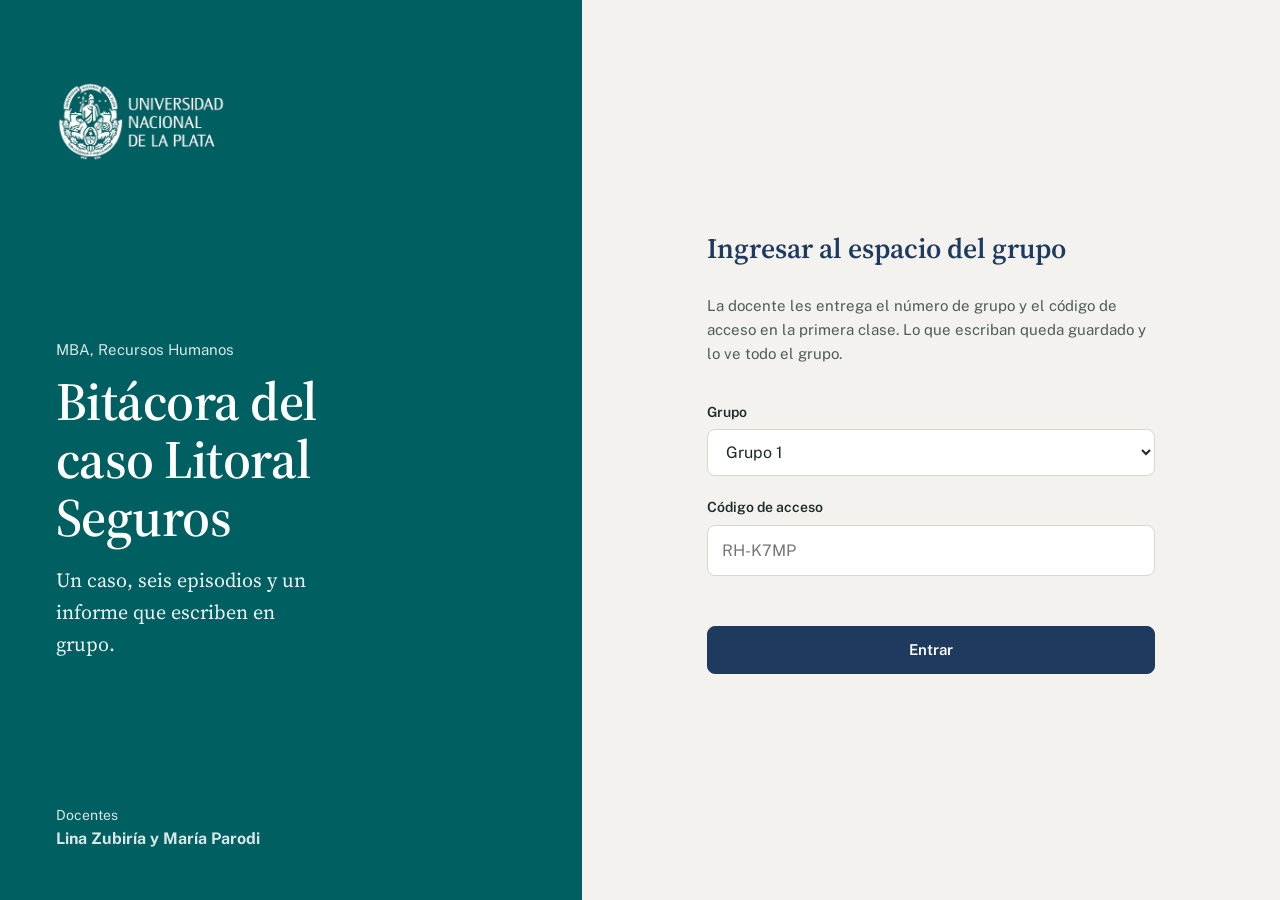
==== index.html @ c52c17a2 "Add files via upload" ====
<!DOCTYPE html>
<html lang="es">
<head>
<meta charset="utf-8">
<meta name="viewport" content="width=device-width, initial-scale=1">
<title>Bitácora del caso Litoral Seguros · MBA UNLP</title>
<link rel="icon" href="[data-uri]">
<link rel="preconnect" href="https://fonts.googleapis.com">
<link rel="preconnect" href="https://fonts.gstatic.com" crossorigin>
<link href="https://fonts.googleapis.com/css2?family=Public+Sans:wght@400;500;600;700&family=Source+Serif+4:opsz,wght@8..60,400;8..60,600&display=swap" rel="stylesheet">
<style>
:root{
  --pet:#005F61; --pet-d:#00484A; --azul:#1F3A5F; --salvia:#7FA8A2; --salvia-l:#E1EBE8;
  --papel:#F4F2EE; --blanco:#FFFFFF; --tinta:#1C2B2A; --sub:#4E5C59; --muted:#7E8A87;
  --linea:#D9D6CE; --error:#A23B2A; --aviso:#7A5300; --aviso-bg:#FBF1DA;
  --serif:'Source Serif 4', Georgia, 'Times New Roman', serif;
  --sans:'Public Sans', 'Segoe UI', Roboto, Helvetica, Arial, sans-serif;
}
*{box-sizing:border-box}
html{-webkit-text-size-adjust:100%}
body{margin:0;background:var(--papel);color:var(--tinta);font-family:var(--sans);font-size:16px;line-height:1.6}
button,input,select,textarea{font:inherit;color:inherit}
button{cursor:pointer}
:focus-visible{outline:3px solid var(--salvia);outline-offset:2px}
.sr{position:absolute;width:1px;height:1px;overflow:hidden;clip:rect(0 0 0 0);white-space:nowrap}

.btn{display:inline-flex;align-items:center;justify-content:center;gap:8px;border:1px solid var(--linea);background:var(--blanco);color:var(--tinta);border-radius:8px;padding:10px 18px;font-weight:600;font-size:15px;line-height:1.3;text-decoration:none}
.btn:hover{border-color:var(--salvia)}
.btn.primario{background:var(--azul);border-color:var(--azul);color:#fff}
.btn.primario:hover{background:#17304F}
.btn.pet{background:var(--pet);border-color:var(--pet);color:#fff}
.btn[disabled]{opacity:.6;cursor:wait}
.link{background:none;border:0;padding:0;color:var(--pet);font-weight:600;text-decoration:underline;text-underline-offset:3px}
.input{width:100%;padding:12px 14px;border:1px solid var(--linea);border-radius:8px;background:var(--blanco)}
.input:focus{outline:none;border-color:var(--pet);box-shadow:0 0 0 3px rgba(0,95,97,.15)}
.error{color:var(--error);font-size:14px;min-height:22px;margin:10px 0 0}
.ayuda{color:var(--sub);font-size:15px}

/* Ingreso */
.login{min-height:100vh;display:grid;grid-template-columns:minmax(0,5fr) minmax(0,6fr)}
.login-marca{background:var(--pet);color:#fff;padding:48px 56px;display:flex;flex-direction:column;justify-content:space-between;gap:40px}
.login-logo{width:170px;height:auto;display:block}
.login-materia{margin:0;font-size:15px;opacity:.85}
.login-marca h1{font-family:var(--serif);font-weight:600;font-size:clamp(34px,4.2vw,54px);line-height:1.08;margin:10px 0 18px;max-width:12ch;letter-spacing:-.01em}
.login-bajada{font-family:var(--serif);font-size:20px;margin:0;opacity:.92;max-width:26ch}
.login-docentes{font-size:14px;margin:0;opacity:.85}
.login-docentes strong{display:block;font-size:16px;opacity:1}
.login-form{display:flex;flex-direction:column;justify-content:center;padding:48px 56px;width:100%;max-width:560px;margin:0 auto}
.login-form h2{font-family:var(--serif);font-size:28px;color:var(--azul);margin:0 0 8px;font-weight:600}
.login-form label{display:block;font-weight:600;font-size:14px;margin:20px 0 6px}
.login-form .btn{margin-top:18px;width:100%;padding:13px}
.cargando{min-height:100vh;display:grid;place-items:center;color:var(--sub)}

/* Quién escribe */
.quien{min-height:100vh;display:grid;place-items:center;padding:24px}
.quien-caja{background:var(--blanco);border:1px solid var(--linea);border-radius:14px;max-width:560px;width:100%;padding:36px}
.quien-caja h1{font-family:var(--serif);color:var(--azul);font-size:30px;margin:0 0 4px;font-weight:600}
.quien-lista{display:flex;flex-wrap:wrap;gap:10px;margin:18px 0 8px}
.quien-lista .btn{font-weight:500}
.quien-nuevo{border-top:1px solid var(--linea);margin-top:22px;padding-top:18px}
.quien-nuevo label{font-weight:600;font-size:15px;display:block;margin-bottom:8px}
.fila{display:flex;gap:10px}
.fila .input{flex:1}

/* Barra */
.barra{position:sticky;top:0;z-index:20;background:var(--pet);color:#fff}
.barra-in{display:flex;align-items:center;gap:18px;padding:10px 28px;max-width:1240px;margin:0 auto}
.barra-logo{height:50px;width:auto;display:block}
.barra-titulo{flex:1;min-width:0;line-height:1.25}
.barra-titulo strong{display:block;font-family:var(--serif);font-size:19px;font-weight:600;white-space:nowrap;overflow:hidden;text-overflow:ellipsis}
.barra-titulo span{font-size:13px;opacity:.85}
.barra-der{display:flex;align-items:center;gap:14px}
.estado{font-size:13px;display:inline-flex;align-items:center;gap:7px;white-space:nowrap}
.estado::before{content:'';width:9px;height:9px;border-radius:50%;background:#9FD8C9;flex:0 0 9px}
.estado[data-e="pending"]::before,.estado[data-e="saving"]::before{background:#F2C14E}
.estado[data-e="offline"]::before,.estado[data-e="conflicto"]::before{background:#F28B6B}
.chip-grupo{background:rgba(255,255,255,.12);border:1px solid rgba(255,255,255,.3);color:#fff;border-radius:8px;padding:7px 12px;font-size:14px;font-weight:600;text-align:left;line-height:1.25}
.chip-grupo small{display:block;font-weight:400;opacity:.85;font-size:12px}
.chip-grupo:hover{background:rgba(255,255,255,.2)}
.menu{position:relative}
.menu summary{list-style:none;cursor:pointer;width:38px;height:38px;border-radius:8px;display:grid;place-items:center;border:1px solid rgba(255,255,255,.3)}
.menu summary::-webkit-details-marker{display:none}
.menu summary:hover{background:rgba(255,255,255,.12)}
.menu-panel{position:absolute;right:0;top:46px;background:var(--blanco);color:var(--tinta);border:1px solid var(--linea);border-radius:10px;min-width:250px;padding:6px;box-shadow:0 10px 30px rgba(0,40,40,.18)}
.menu-panel button{display:block;width:100%;text-align:left;background:none;border:0;padding:10px 12px;border-radius:6px;font-size:15px}
.menu-panel button:hover{background:var(--papel)}
.menu-panel hr{border:0;border-top:1px solid var(--linea);margin:6px 0}
.menu-panel .quien-soy{font-size:13px;color:var(--sub);padding:8px 12px 4px}

/* Sendero */
.sendero{background:var(--pet-d);overflow-x:auto;scrollbar-width:thin}
.sendero-in{display:flex;max-width:1240px;margin:0 auto;padding:10px 20px 8px;min-width:760px}
.parada{flex:1 1 0;background:none;border:0;color:#fff;display:flex;flex-direction:column;align-items:center;gap:5px;position:relative;padding:4px 2px}
.parada::before{content:'';position:absolute;top:21px;right:50%;width:100%;height:2px;background:rgba(255,255,255,.22)}
.parada:first-child::before{display:none}
.parada.hecha::before,.parada.actual::before{background:rgba(255,255,255,.55)}
.parada .c{width:32px;height:32px;border-radius:50%;display:grid;place-items:center;font-weight:700;font-size:13px;position:relative;z-index:1;border:2px solid rgba(255,255,255,.55);background:var(--pet-d)}
.parada .c svg{width:15px;height:15px}
.parada.hecha .c{background:#fff;color:var(--pet);border-color:#fff}
.parada.actual .c{background:var(--papel);color:var(--azul);border-color:var(--papel);box-shadow:0 0 0 4px rgba(255,255,255,.28)}
.parada.bloq .c{border-style:dashed;border-color:rgba(255,255,255,.35);color:rgba(255,255,255,.6)}
.parada .l{font-size:12px;line-height:1.2;opacity:.8;white-space:nowrap}
.parada.actual .l{opacity:1;font-weight:700}
.parada.bloq .l{opacity:.55}
.parada:hover .c{border-color:#fff}

/* Contenido */
.contenido{max-width:880px;margin:0 auto;padding:44px 28px 96px}
.etapa-num{color:var(--pet);font-weight:600;font-size:15px;margin:0}
.etapa h1{font-family:var(--serif);font-size:clamp(30px,4.2vw,44px);line-height:1.12;margin:6px 0 30px;font-weight:600;color:var(--azul);letter-spacing:-.01em}
.intro{font-size:17px;color:var(--sub);margin:-12px 0 30px;max-width:68ch}
.expediente{margin:0 0 30px}
.expediente-pestana{display:inline-flex;align-items:baseline;gap:8px;background:var(--pet);color:#fff;font-weight:600;font-size:14px;padding:7px 16px 6px;border-radius:9px 9px 0 0}
.expediente-pestana span{font-family:var(--serif);font-size:20px;line-height:1}
.expediente-cuerpo{background:var(--blanco);border:1px solid var(--linea);border-top:3px solid var(--pet);border-radius:0 12px 12px 12px;padding:30px 36px 18px;font-family:var(--serif);font-size:18.5px;line-height:1.72}
.expediente-cuerpo p{margin:0 0 1em;max-width:66ch}
.expediente-cuerpo ul{margin:0 0 1em;padding-left:1.2em;max-width:66ch}
.expediente-cuerpo li{margin:0 0 .7em}
.conceptos{background:var(--salvia-l);border-radius:12px;margin:0 0 44px}
.conceptos summary{padding:16px 22px;font-weight:600;cursor:pointer;color:var(--pet-d);display:flex;justify-content:space-between;align-items:center;list-style:none}
.conceptos summary::-webkit-details-marker{display:none}
.conceptos summary::after{content:'+';font-size:22px;font-weight:400;line-height:1}
.conceptos[open] summary::after{content:'–'}
.conceptos .cuerpo{padding:2px 22px 18px}
.conceptos h3{font-size:16px;margin:14px 0 4px;color:var(--azul)}
.conceptos p{margin:0 0 6px;font-size:15.5px;max-width:72ch}
.bloque{margin:0 0 44px}
.bloque > h2{font-family:var(--serif);font-size:26px;color:var(--azul);margin:0 0 6px;font-weight:600}
.bloque > .ayuda{margin:0 0 10px}
.campo{margin:22px 0 30px}
.campo > label{display:flex;gap:12px;font-size:16.5px;font-weight:600;line-height:1.45;margin:0 0 10px}
.campo-num{flex:0 0 28px;height:28px;border-radius:50%;background:var(--azul);color:#fff;display:grid;place-items:center;font-size:13px;margin-top:-1px}
.campo textarea{display:block;width:100%;min-height:110px;border:1px solid var(--linea);border-radius:9px;background:var(--blanco);padding:14px 16px;line-height:1.6;resize:vertical;overflow:hidden}
.campo textarea.corto{min-height:50px}
.campo textarea:focus{border-color:var(--pet);outline:none;box-shadow:0 0 0 3px rgba(0,95,97,.15)}
.campo textarea[readonly]{background:#F7F6F2;color:var(--sub)}
.campo textarea::placeholder{color:#A3ACA9}
.meta{font-size:13px;color:var(--muted);margin-top:6px;min-height:20px}
.meta.aviso{color:var(--aviso);background:var(--aviso-bg);border-radius:6px;padding:6px 10px}
.entrevista{background:var(--blanco);border:1px dashed var(--salvia);border-radius:12px;padding:22px 24px 4px;margin:0 0 44px}
.entrevista h2{font-family:var(--serif);font-size:22px;color:var(--azul);margin:0;font-weight:600}
.seccion-informe{border-top:1px solid var(--linea);padding-top:22px;margin-top:10px}
.seccion-cab{display:flex;justify-content:space-between;align-items:flex-start;gap:16px;flex-wrap:wrap}
.seccion-cab h2{font-family:var(--serif);font-size:23px;color:var(--azul);margin:0;font-weight:600}
.seccion-cab .btn{font-size:14px;padding:8px 14px;font-weight:500}
.seccion-informe .campo{margin-top:12px}
.exportar{background:var(--blanco);border:1px solid var(--linea);border-radius:12px;padding:22px 24px;margin:20px 0 0}
.exportar h2{font-family:var(--serif);font-size:22px;color:var(--azul);margin:0 0 6px;font-weight:600}
.exportar .acciones{display:flex;gap:12px;flex-wrap:wrap;margin-top:14px}
.persona{background:var(--blanco);border:1px solid var(--linea);border-radius:12px;padding:22px 24px 2px;margin:0 0 18px}
.persona.mia{border-color:var(--pet);border-width:2px}
.persona h3{margin:0;font-size:19px;font-family:var(--serif);color:var(--azul);display:flex;gap:10px;align-items:baseline;flex-wrap:wrap}
.persona h3 small{font-family:var(--sans);font-size:13px;color:var(--pet);font-weight:600}
.persona .campo > label{font-size:15.5px}
.nav-etapas{display:flex;justify-content:space-between;gap:12px;margin-top:48px;padding-top:26px;border-top:1px solid var(--linea);flex-wrap:wrap}

/* Modales y avisos */
.modal-fondo{position:fixed;inset:0;background:rgba(15,32,32,.55);display:flex;align-items:center;justify-content:center;padding:20px;z-index:60}
.modal{background:var(--blanco);border-radius:14px;max-width:580px;width:100%;max-height:90vh;overflow:auto;padding:30px 30px 26px;position:relative}
.modal h2{font-family:var(--serif);color:var(--azul);margin:0 0 8px;font-size:25px;font-weight:600;padding-right:30px}
.modal .cerrar{position:absolute;top:14px;right:14px;width:36px;height:36px;border-radius:8px;border:0;background:none;font-size:24px;line-height:1;color:var(--sub)}
.modal .cerrar:hover{background:var(--papel)}
.modal .acciones{display:flex;gap:10px;flex-wrap:wrap;margin-top:20px}
.version{background:var(--papel);border-radius:8px;padding:12px 14px;white-space:pre-wrap;font-size:14.5px;max-height:190px;overflow:auto;margin:6px 0 16px;border:1px solid var(--linea)}
.version-tit{font-size:14px;font-weight:600;margin:12px 0 0}
.lista-integ{list-style:none;padding:0;margin:14px 0}
.lista-integ li{display:flex;justify-content:space-between;align-items:center;padding:10px 0;border-bottom:1px solid var(--linea)}
.lista-integ li button{background:none;border:0;color:var(--error);font-size:14px;font-weight:600}
.toast{position:fixed;left:50%;bottom:24px;transform:translateX(-50%);background:var(--azul);color:#fff;padding:12px 18px;border-radius:10px;font-size:15px;z-index:70;max-width:calc(100% - 40px);box-shadow:0 8px 24px rgba(0,0,0,.2)}

@media (max-width:860px){
  .login{grid-template-columns:1fr}
  .login-marca{padding:28px 24px;gap:22px}
  .login-marca h1{max-width:none}
  .login-form{padding:28px 24px 48px}
  .barra-in{padding:8px 14px;gap:10px}
  .barra-logo{height:36px}
  .barra-titulo span{display:none}
  .barra-titulo strong{font-size:16px}
  .estado span{display:none}
  .contenido{padding:30px 18px 80px}
  .expediente-cuerpo{padding:22px 20px 10px;font-size:17px}
  .quien-caja{padding:24px}
}
@media (max-width:560px){
  .barra-titulo{display:none}
  .barra-der{margin-left:auto}
}
@media (prefers-reduced-motion:reduce){*{scroll-behavior:auto!important}}

/* Impresión */
#print{display:none}
@media print{
  @page{size:A4;margin:18mm 17mm}
  body{background:#fff}
  #app,#modal-root,#toast-root{display:none!important}
  #print{display:block;font-family:var(--serif);color:#1C2B2A;font-size:11.5pt;line-height:1.55}
  .p-portada{page-break-after:always}
  .p-banda{background:#005F61;-webkit-print-color-adjust:exact;print-color-adjust:exact;padding:18px 22px;border-radius:6px}
  .p-banda img{height:96px;display:block}
  .p-materia{font-family:var(--sans);font-size:10.5pt;color:#005F61;margin:0 0 4px;padding-top:120px;font-weight:600}
  #print h1{font-size:30pt;line-height:1.1;color:#1F3A5F;margin:0 0 10px;font-weight:600}
  .p-sub{font-size:14pt;color:#4E5C59;margin:0 0 40px}
  .p-datos{font-family:var(--sans);font-size:10.5pt;border-top:1px solid #D9D6CE}
  .p-datos div{display:flex;gap:16px;padding:9px 0;border-bottom:1px solid #D9D6CE}
  .p-datos dt{width:110px;color:#7E8A87;flex:0 0 110px}
  .p-datos dd{margin:0}
  #print h2{font-size:17pt;color:#005F61;margin:26px 0 8px;font-weight:600;page-break-after:avoid}
  #print h3{font-family:var(--sans);font-size:10.5pt;color:#1F3A5F;margin:16px 0 4px;page-break-after:avoid}
  #print p{margin:0 0 8px;orphans:3;widows:3}
  .p-vacio{color:#9AA3A0;font-style:italic}
  .p-salto{page-break-before:always}
  .p-num{font-family:var(--sans);font-size:10pt;color:#005F61;font-weight:600;margin:0}
  .p-persona{border-top:1px solid #D9D6CE;margin-top:14px;padding-top:6px;page-break-inside:avoid}
}
</style>
</head>
<body>
<div id="app"><div class="cargando">Cargando la bitácora…</div></div>
<div id="modal-root"></div>
<div id="toast-root"></div>
<div id="print"></div>

<script>
(function () {
'use strict';

/* ============ Configuración ============ */
var API = 'https://script.google.com/macros/s/AKfycbzDXZAp4azQvqnl51pE0JHRr2KFmON6CN8VuG7_YOvhW8q3SQOJqpxW7ZX6XDrTEix7/exec';
var CANT_GRUPOS = 7;
var LOGO = '[data-uri]';
var DOCENTES = 'Lina Zubiría y María Parodi';
var CLAVE = 'bitacora-unlp-rh-v1';
var ESPERA_GUARDADO = 2500;
var INTERVALO_LECTURA = 20000;

/* ============ Contenido ============ */
function decodificar(b) {
  var bin = atob(b), u = new Uint8Array(bin.length);
  for (var i = 0; i < bin.length; i++) u[i] = bin.charCodeAt(i);
  return JSON.parse(new TextDecoder('utf-8').decode(u));
}
var ETAPAS = decodificar('[base64]/IMK/[base64]/Il0sIFsiYzJfc2VuYWxlcyIsICJTaSB0dXZpZXJhbiBxdWUgbWFwZWFyIGxhIGN1bHR1cmEgZGUgTGl0b3JhbCBhbnRlcyBkZSBkZWNpZGlyIGxhIGZ1c2nDs24sIMK/[base64]/[base64]/[base64]/UXXDqSBsZSBmYWx0YSBhIExpdG9yYWwgcGFyYSBlbXBlemFyIGEgZnVuY2lvbmFyIGNvbW8gdW5hIG9yZ2FuaXphY2nDs24gcXVlIGFwcmVuZGU/[base64]/[base64]/UXXDqSBzZSBwaWVyZGUgeSBxdcOpIHNlIGdhbmEgY29uIGxhIGVzdHJ1Y3R1cmEgcXVlIHVzdGVkZXMgcHJvcG9uZW4/[base64]/UXXDqSBzZcOxYWxlcyBkZSBwb3RlbmNpYWwgKG8gZGUgc3UgYXVzZW5jaWEpIHBhcmEgbGlkZXJhciBhIHVuIGVxdWlwbyBoZXRlcm9nw6luZW8gZGViZXLDrWEgaGFiZXIgZXZhbHVhZG8gZWwgRGlyZWN0b3JpbyBhbnRlcyBkZSBkZWNpZGlyIGVsIGFzY2Vuc28/Il0sIFsiYzVfZGVzYXJyb2xsbyIsICLCv1F1w6kgbGUgZmFsdGEgZGVzYXJyb2xsYXIgaG95IGEgZXN0ZSBudWV2byBnZXJlbnRlIHBhcmEgcG9kZXIgbGlkZXJhciBiaWVuIGEgZXN0ZSBlcXVpcG8/[base64]/[base64]/IMK/UG9yIHF1w6k/Il0sIFsiYzZfOTBkaWFzIiwgIsK/[base64]/UXXDqSBkZXNhZsOtb3Mgbm9zIHF1ZWRhbiBjb21vIGdydXBvIGRlc3B1w6lzIGRlIHRyYWJhamFyIGVzdGUgY2Fzbz8iXSwgWyJjaWVycmVfZXF1aXBvIiwgIsK/UXXDqSBhcHJlbmRpbW9zIHNvYnJlIGPDs21vIHRyYWJhamFtb3MganVudG9zPyJdXSwgImluZGl2aWR1YWxlcyI6IFtbImxsZXZhIiwgIsK/UXXDqSBtZSBsbGV2byBkZSBlc3RhIG1hdGVyaWE/[base64]');

/* ============ Estado ============ */
var S = {
  grupo: null, codigo: null, autor: null, etapa: 1,
  resp: {}, des: ['1'], pending: {},
  guardando: false, reintentos: 0, tGuardar: null, tPersistir: null, tLectura: null,
  conflictos: [], removidos: {}, online: true
};

var app = document.getElementById('app');
var modalRoot = document.getElementById('modal-root');

/* ============ Utilidades ============ */
function esc(s) {
  return String(s == null ? '' : s).replace(/[&<>"']/g, function (c) {
    return { '&': '&amp;', '<': '&lt;', '>': '&gt;', '"': '&quot;', "'": '&#39;' }[c];
  });
}
function $(s, r) { return (r || document).querySelector(s); }
function $$(s, r) { return Array.prototype.slice.call((r || document).querySelectorAll(s)); }
function lsGet(k) { try { var v = localStorage.getItem(k); return v ? JSON.parse(v) : null; } catch (e) { return null; } }
function lsSet(k, v) { try { localStorage.setItem(k, JSON.stringify(v)); } catch (e) {} }
function lsDel(k) { try { localStorage.removeItem(k); } catch (e) {} }
function claveCache() { return CLAVE + ':grupo-' + S.grupo; }
function hayPendientes() { return Object.keys(S.pending).length > 0; }
function pendientesActivos() { return Object.keys(S.pending).filter(function (k) { return !S.pending[k].conflicto; }); }

function normCodigo(c) {
  c = String(c || '').trim().toUpperCase().replace(/\s+/g, '');
  if (c && c.indexOf('RH-') !== 0) c = 'RH-' + c.replace(/^RH/, '');
  return c;
}
function slug(n) {
  return String(n).normalize('NFD').replace(/[\u0300-\u036f]/g, '').toLowerCase()
    .replace(/[^a-z0-9]+/g, '-').replace(/^-+|-+$/g, '').slice(0, 30) || 'persona';
}
function fechaCorta(ts) {
  if (!ts) return '';
  var d = new Date(ts), hoy = new Date();
  var hh = ('0' + d.getHours()).slice(-2) + ':' + ('0' + d.getMinutes()).slice(-2);
  if (d.toDateString() === hoy.toDateString()) return 'hoy, ' + hh;
  return ('0' + d.getDate()).slice(-2) + '/' + ('0' + (d.getMonth() + 1)).slice(-2) + ', ' + hh;
}
function valor(c) {
  if (S.pending[c]) return S.pending[c].valor;
  return S.resp[c] ? S.resp[c].v : '';
}
function tsActual(c) { return S.resp[c] ? S.resp[c].t : 0; }
function integrantes() {
  try { var a = JSON.parse(valor('integrantes') || '[]'); return Array.isArray(a) ? a.filter(Boolean) : []; }
  catch (e) { return []; }
}
function desbloqueada(n) {
  n = Number(n);
  if (n <= 6) return S.des.indexOf(String(n)) >= 0;
  return S.des.indexOf('6') >= 0;
}
function etapa(n) { return ETAPAS[n - 1]; }
function camposDeClase(e) {
  var ids = (e.entrevista || []).map(function (p) { return p[0]; });
  return ids.concat(e.preguntas.map(function (p) { return p[0]; }), ['c' + e.n + '_dejo']);
}
function tieneContenido(n) {
  var e = etapa(n);
  var ids = [];
  if (e.tipo === 'clase') ids = camposDeClase(e);
  else if (e.tipo === 'informe') ids = e.secciones.map(function (s) { return s[0]; });
  else {
    ids = e.grupales.map(function (g) { return g[0]; });
    integrantes().forEach(function (p) { e.individuales.forEach(function (q) { ids.push('ind_' + slug(p) + '_' + q[0]); }); });
  }
  return ids.some(function (id) { return String(valor(id)).trim().length > 0; });
}
function parrafosHTML(t) {
  return String(t).trim().split(/\n\s*\n/).map(function (p) {
    return '<p>' + esc(p).replace(/\n/g, '<br>') + '</p>';
  }).join('');
}
function toast(msg, ms) {
  var r = document.getElementById('toast-root');
  r.innerHTML = '<div class="toast" role="status">' + esc(msg) + '</div>';
  clearTimeout(toast.t);
  toast.t = setTimeout(function () { r.innerHTML = ''; }, ms || 3500);
}

/* ============ Persistencia local ============ */
function persistir() {
  if (!S.grupo) return;
  lsSet(claveCache(), { codigo: S.codigo, resp: S.resp, des: S.des, pending: S.pending });
  lsSet(CLAVE + ':sesion', { grupo: S.grupo, codigo: S.codigo, autor: S.autor, etapa: S.etapa });
}
function persistirPronto() { clearTimeout(S.tPersistir); S.tPersistir = setTimeout(persistir, 400); }
function limpiarPendientes(p) {
  var out = {};
  Object.keys(p || {}).forEach(function (k) { out[k] = { valor: p[k].valor, base: p[k].base || 0 }; });
  return out;
}

/* ============ Comunicación con el servidor ============ */
function api(accion, extra, metodo) {
  var p = { accion: accion, grupo: S.grupo, codigo: S.codigo };
  Object.keys(extra || {}).forEach(function (k) { p[k] = extra[k]; });
  var ctrl = typeof AbortController !== 'undefined' ? new AbortController() : null;
  var to = setTimeout(function () { if (ctrl) ctrl.abort(); }, 25000);
  var req;
  if (metodo === 'GET') {
    var q = Object.keys(p).map(function (k) { return encodeURIComponent(k) + '=' + encodeURIComponent(p[k]); }).join('&');
    req = fetch(API + '?' + q + '&_=' + Date.now(), { method: 'GET', redirect: 'follow', cache: 'no-store', signal: ctrl ? ctrl.signal : undefined });
  } else {
    req = fetch(API, { method: 'POST', redirect: 'follow', body: JSON.stringify(p), signal: ctrl ? ctrl.signal : undefined });
  }
  return req.then(function (r) {
    clearTimeout(to);
    if (!r.ok) throw new Error('http ' + r.status);
    return r.json();
  }, function (e) { clearTimeout(to); throw e; });
}

/* ============ Estado de guardado ============ */
function estado(e) {
  var el = $('#estado');
  if (!el) return;
  var hayConf = Object.keys(S.pending).some(function (k) { return S.pending[k].conflicto; });
  if (!e) {
    if (hayConf) e = 'conflicto';
    else if (!S.online) e = 'offline';
    else if (hayPendientes()) e = 'pending';
    else e = 'ok';
  }
  var txt = {
    ok: 'Todo guardado',
    pending: 'Cambios sin guardar',
    saving: 'Guardando…',
    offline: 'Sin conexión: los cambios quedan en este equipo',
    conflicto: 'Hay una respuesta para revisar'
  }[e];
  el.setAttribute('data-e', e);
  el.setAttribute('title', txt);
  el.innerHTML = '<span>' + esc(txt) + '</span>';
}

/* ============ Guardado ============ */
function marcarCambio(campo, val, base) {
  var p = S.pending[campo];
  if (p) { p.valor = val; }
  else { S.pending[campo] = { valor: val, base: base }; }
  persistirPronto();
  estado();
  programarGuardado(ESPERA_GUARDADO);
}
function programarGuardado(ms) {
  clearTimeout(S.tGuardar);
  S.tGuardar = setTimeout(guardar, ms);
}

function guardar() {
  if (S.guardando || !S.grupo || !S.autor) return Promise.resolve();
  var campos = pendientesActivos();
  if (!campos.length) { estado(); return Promise.resolve(); }
  S.guardando = true;
  estado('saving');
  var envio = campos.map(function (c) {
    var p = S.pending[c];
    return { campo: c, valor: p.valor, base: p.base || 0, forzar: !!p.forzar };
  });
  return api('guardar', { autor: S.autor, cambios: envio }).then(function (r) {
    if (!r || !r.ok) {
      if (r && r.error === 'acceso') { S.guardando = false; accesoInvalido(); return; }
      throw new Error(r ? r.error : 'sin respuesta');
    }
    S.online = true; S.reintentos = 0;
    envio.forEach(function (e) {
      var ts = r.guardados && r.guardados[e.campo];
      if (!ts) return;
      S.resp[e.campo] = { v: e.valor, a: S.autor, t: ts };
      var p = S.pending[e.campo];
      if (p && p.valor === e.valor) delete S.pending[e.campo];
      else if (p) { p.base = ts; p.forzar = false; }
      var el = campoEl(e.campo);
      if (el) el.setAttribute('data-t', ts);
      actualizarMeta(e.campo);
    });
    var reenviar = false;
    (r.conflictos || []).forEach(function (c) {
      if (c.error === 'largo') {
        delete S.pending[c.campo];
        toast('Una respuesta superó el largo máximo permitido y no se guardó. Acortala y volvé a intentar.', 6000);
        return;
      }
      if (c.campo === 'integrantes') { fusionarIntegrantes(c); reenviar = true; return; }
      S.resp[c.campo] = { v: c.v, a: c.a, t: c.t };
      if (S.pending[c.campo]) S.pending[c.campo].conflicto = true;
      S.conflictos.push(c);
    });
    S.guardando = false;
    persistir();
    estado();
    if (envio.some(function (e) { return e.campo === 'integrantes' || e.campo === 'grupo_nombre'; }) || reenviar) pintarGrupo();
    if (S.conflictos.length) mostrarConflicto();
    if (reenviar || pendientesActivos().length) programarGuardado(reenviar ? 200 : 900);
  }).catch(function () {
    S.guardando = false;
    S.online = false;
    S.reintentos = Math.min(S.reintentos + 1, 6);
    persistir();
    estado();
    programarGuardado([3, 6, 12, 20, 30, 30][S.reintentos - 1] * 1000);
  });
}

function fusionarIntegrantes(c) {
  var servidor = [];
  try { servidor = JSON.parse(c.v || '[]'); } catch (e) {}
  var mio = [];
  try { mio = JSON.parse(S.pending.integrantes ? S.pending.integrantes.valor : '[]'); } catch (e) {}
  var lista = [];
  servidor.concat(mio).forEach(function (n) {
    if (!n || S.removidos[n]) return;
    if (!lista.some(function (x) { return x.toLowerCase() === n.toLowerCase(); })) lista.push(n);
  });
  S.resp.integrantes = { v: c.v, a: c.a, t: c.t };
  S.pending.integrantes = { valor: JSON.stringify(lista), base: c.t, forzar: true };
}

/* Envío de emergencia al cerrar la pestaña */
function envioDeEmergencia() {
  var campos = pendientesActivos();
  persistir();
  if (!campos.length || !S.autor || !navigator.sendBeacon) return;
  var p = {
    accion: 'guardar', grupo: S.grupo, codigo: S.codigo, autor: S.autor,
    cambios: campos.map(function (c) { return { campo: c, valor: S.pending[c].valor, base: S.pending[c].base || 0 }; })
  };
  try { navigator.sendBeacon(API, new Blob([JSON.stringify(p)], { type: 'text/plain;charset=utf-8' })); } catch (e) {}
}
window.addEventListener('pagehide', envioDeEmergencia);
document.addEventListener('visibilitychange', function () {
  if (document.visibilityState === 'hidden') envioDeEmergencia();
  else if (S.grupo && S.autor) { leer(); }
});

/* ============ Lectura periódica ============ */
function iniciarLectura() {
  detenerLectura();
  S.tLectura = setInterval(function () { if (!document.hidden) leer(); }, INTERVALO_LECTURA);
}
function detenerLectura() { clearInterval(S.tLectura); S.tLectura = null; }

function leer() {
  if (!S.grupo || S.guardando) return Promise.resolve();
  return api('leer', {}, 'GET').then(function (r) {
    if (!r || !r.ok) {
      if (r && r.error === 'acceso') accesoInvalido();
      return;
    }
    var estabaOffline = !S.online;
    S.online = true;
    aplicarServidor(r.respuestas || {});
    actualizarDesbloqueos(r.desbloqueadas || ['1']);
    persistir();
    estado();
    if (estabaOffline && pendientesActivos().length) programarGuardado(300);
  }).catch(function () { S.online = false; estado(); });
}

function aplicarServidor(resp) {
  var cambioInteg = false;
  Object.keys(resp).forEach(function (c) {
    var s = resp[c], l = S.resp[c];
    if (l && l.t >= s.t) return;
    S.resp[c] = s;
    if (c === 'integrantes' || c === 'grupo_nombre') cambioInteg = true;
    if (S.pending[c]) { avisoRemoto(c, s); return; }
    var el = campoEl(c);
    if (!el) return;
    if (el === document.activeElement) { avisoRemoto(c, s); return; }
    el.value = s.v;
    el.setAttribute('data-t', s.t);
    autoAlto(el);
    actualizarMeta(c);
  });
  if (cambioInteg) {
    pintarGrupo();
    var activo = document.activeElement;
    var escribiendo = activo && activo.tagName === 'TEXTAREA';
    if (S.etapa === 8 && !escribiendo) pintarEtapa(true);
    if (S.autor && integrantes().indexOf(S.autor) < 0 && !S.pending.integrantes) {
      toast('Tu nombre ya no figura en el grupo. Elegilo de nuevo para seguir.', 5000);
      S.autor = null; persistir(); pantallaQuien();
    }
  }
}

function actualizarDesbloqueos(lista) {
  var nuevas = lista.filter(function (x) { return S.des.indexOf(String(x)) < 0; });
  S.des = lista.map(String);
  if (nuevas.length) {
    pintarSendero();
    toast(nuevas.length === 1 ? 'Se abrió la clase ' + nuevas[0] + ' para el grupo.' : 'Se abrieron nuevas clases para el grupo.');
  }
}

function campoEl(c) { return document.querySelector('[data-campo="' + c + '"]'); }
function actualizarMeta(c) {
  var m = document.getElementById('m-' + c);
  if (!m) return;
  m.className = 'meta';
  var r = S.resp[c];
  m.textContent = r && String(r.v).trim() ? 'Última edición: ' + r.a + ', ' + fechaCorta(r.t) : '';
}
function avisoRemoto(c, s) {
  var m = document.getElementById('m-' + c);
  if (!m) return;
  m.className = 'meta aviso';
  m.textContent = s.a + ' actualizó esta respuesta mientras escribías. Al guardar vas a poder elegir qué versión queda.';
}

/* ============ Ingreso ============ */
function pantallaIngreso(msg) {
  detenerLectura();
  var ses = lsGet(CLAVE + ':sesion') || {};
  var opciones = '';
  for (var i = 1; i <= CANT_GRUPOS; i++) {
    opciones += '<option value="' + i + '"' + (String(ses.grupo) === String(i) ? ' selected' : '') + '>Grupo ' + i + '</option>';
  }
  app.innerHTML =
    '<main class="login">' +
      '<section class="login-marca">' +
        '<img src="' + LOGO + '" alt="Universidad Nacional de La Plata" class="login-logo">' +
        '<div>' +
          '<p class="login-materia">MBA, Recursos Humanos</p>' +
          '<h1>Bitácora del caso Litoral Seguros</h1>' +
          '<p class="login-bajada">Un caso, seis episodios y un informe que escriben en grupo.</p>' +
        '</div>' +
        '<p class="login-docentes">Docentes<strong>' + esc(DOCENTES) + '</strong></p>' +
      '</section>' +
      '<section class="login-form">' +
        '<h2>Ingresar al espacio del grupo</h2>' +
        '<p class="ayuda">La docente les entrega el número de grupo y el código de acceso en la primera clase. Lo que escriban queda guardado y lo ve todo el grupo.</p>' +
        '<label for="l-grupo">Grupo</label>' +
        '<select id="l-grupo" class="input">' + opciones + '</select>' +
        '<label for="l-codigo">Código de acceso</label>' +
        '<input id="l-codigo" class="input" autocomplete="off" autocapitalize="characters" spellcheck="false" placeholder="RH-K7MP" value="' + esc(ses.codigo || '') + '">' +
        '<p class="error" id="l-error" role="alert">' + esc(msg || '') + '</p>' +
        '<button class="btn primario" id="l-entrar">Entrar</button>' +
      '</section>' +
    '</main>';
  var btn = $('#l-entrar');
  function go() {
    var g = $('#l-grupo').value, c = $('#l-codigo').value;
    if (!c.trim()) { $('#l-error').textContent = 'Ingresá el código de acceso del grupo.'; $('#l-codigo').focus(); return; }
    btn.disabled = true; btn.textContent = 'Conectando…';
    entrar(g, c).then(function (ok) { if (!ok) { btn.disabled = false; btn.textContent = 'Entrar'; } });
  }
  btn.addEventListener('click', go);
  $('#l-codigo').addEventListener('keydown', function (e) { if (e.key === 'Enter') go(); });
  $('#l-codigo').addEventListener('input', function () { $('#l-error').textContent = ''; });
}

function entrar(grupo, codigo) {
  S.grupo = String(grupo);
  S.codigo = normCodigo(codigo);
  S.conflictos = []; S.removidos = {};
  var cache = lsGet(claveCache());
  var mismoCodigo = cache && cache.codigo === S.codigo;
  return api('entrar', {}).then(function (r) {
    if (!r || !r.ok) {
      if (r && r.error === 'acceso') {
        errorIngreso('El grupo o el código no coinciden. Revisalos con la docente.');
        return false;
      }
      throw new Error('servidor');
    }
    S.resp = r.respuestas || {};
    S.des = (r.desbloqueadas || ['1']).map(String);
    S.pending = mismoCodigo ? limpiarPendientes(cache.pending) : {};
    S.online = true;
    return continuarIngreso();
  }).catch(function () {
    if (mismoCodigo) {
      S.resp = cache.resp || {};
      S.des = cache.des || ['1'];
      S.pending = limpiarPendientes(cache.pending);
      S.online = false;
      toast('Sin conexión con el servidor. Podés seguir trabajando: los cambios se envían cuando vuelva la conexión.', 6000);
      return continuarIngreso();
    }
    errorIngreso('No pudimos conectarnos con el servidor. Revisá tu conexión. Si estás en una red de trabajo, probá desde el celular.');
    return false;
  });
}
function errorIngreso(msg) {
  S.grupo = null;
  if ($('#l-error')) $('#l-error').textContent = msg;
  else pantallaIngreso(msg);
}
function continuarIngreso() {
  var ses = lsGet(CLAVE + ':sesion') || {};
  var mismo = String(ses.grupo) === S.grupo;
  S.autor = mismo && ses.autor && integrantes().indexOf(ses.autor) >= 0 ? ses.autor : null;
  S.etapa = mismo && ses.etapa ? Number(ses.etapa) : 1;
  if (!desbloqueada(S.etapa)) S.etapa = 1;
  persistir();
  if (S.autor) pantallaPrincipal(); else pantallaQuien();
  return true;
}
function accesoInvalido() {
  detenerLectura();
  lsDel(CLAVE + ':sesion');
  S.grupo = null;
  pantallaIngreso('El código de acceso del grupo cambió. Pediselo de nuevo a la docente.');
}
function salir() {
  var fin = function () {
    detenerLectura();
    var ses = lsGet(CLAVE + ':sesion') || {};
    lsSet(CLAVE + ':sesion', { grupo: ses.grupo, codigo: '' });
    S.grupo = null; S.autor = null;
    pantallaIngreso();
  };
  if (pendientesActivos().length) guardar().then(fin, fin); else fin();
}

/* ============ Quién escribe ============ */
function pantallaQuien() {
  detenerLectura();
  var lista = integrantes();
  app.innerHTML =
    '<main class="quien"><div class="quien-caja">' +
      '<p class="etapa-num">Grupo ' + esc(S.grupo) + (valor('grupo_nombre') ? ', ' + esc(valor('grupo_nombre')) : '') + '</p>' +
      '<h1>¿Quién está escribiendo?</h1>' +
      '<p class="ayuda">Cada cambio queda firmado con el nombre de quien lo hizo. Así el grupo sabe quién escribió qué.</p>' +
      (lista.length
        ? '<div class="quien-lista">' + lista.map(function (n, i) { return '<button class="btn" data-i="' + i + '">' + esc(n) + '</button>'; }).join('') + '</div>'
        : '<p class="ayuda"><strong>Todavía nadie se sumó al grupo.</strong> Escribí tu nombre para empezar.</p>') +
      '<div class="quien-nuevo">' +
        '<label for="q-nombre">' + (lista.length ? '¿No estás en la lista? Sumate al grupo' : 'Tu nombre y apellido') + '</label>' +
        '<div class="fila"><input id="q-nombre" class="input" maxlength="60" placeholder="Nombre y apellido" autocomplete="name"><button class="btn primario" id="q-sumar">Sumarme</button></div>' +
        '<p class="error" id="q-error" role="alert"></p>' +
      '</div>' +
      '<button class="link" id="q-volver">Volver al ingreso</button>' +
    '</div></main>';
  $$('.quien-lista .btn').forEach(function (b) {
    b.addEventListener('click', function () { elegirAutor(lista[Number(b.getAttribute('data-i'))]); });
  });
  function sumar() {
    var n = $('#q-nombre').value.replace(/\s+/g, ' ').trim();
    if (n.length < 3) { $('#q-error').textContent = 'Escribí tu nombre y apellido.'; return; }
    var existe = lista.filter(function (x) { return x.toLowerCase() === n.toLowerCase(); })[0];
    if (existe) { elegirAutor(existe); return; }
    S.autor = n;
    var nueva = integrantes().concat([n]);
    delete S.removidos[n];
    marcarCambio('integrantes', JSON.stringify(nueva), tsActual('integrantes'));
    programarGuardado(50);
    elegirAutor(n);
  }
  $('#q-sumar').addEventListener('click', sumar);
  $('#q-nombre').addEventListener('keydown', function (e) { if (e.key === 'Enter') sumar(); });
  $('#q-volver').addEventListener('click', salir);
}
function elegirAutor(n) {
  S.autor = n;
  persistir();
  pantallaPrincipal();
}

/* ============ Pantalla principal ============ */
var ICONO_INFORME = '<svg viewBox="0 0 24 24" fill="none" stroke="currentColor" stroke-width="2" stroke-linecap="round" stroke-linejoin="round" aria-hidden="true"><path d="M14 3v4a1 1 0 0 0 1 1h4"/><path d="M17 21H7a2 2 0 0 1-2-2V5a2 2 0 0 1 2-2h7l5 5v11a2 2 0 0 1-2 2z"/><path d="M9 13h6M9 17h6"/></svg>';
var ICONO_CIERRE = '<svg viewBox="0 0 24 24" fill="none" stroke="currentColor" stroke-width="2" stroke-linecap="round" stroke-linejoin="round" aria-hidden="true"><path d="M5 21V4M5 4h11l-2 4 2 4H5"/></svg>';
var ICONO_CANDADO = '<svg viewBox="0 0 24 24" fill="none" stroke="currentColor" stroke-width="2" stroke-linecap="round" stroke-linejoin="round" aria-hidden="true"><rect x="5" y="11" width="14" height="10" rx="2"/><path d="M8 11V7a4 4 0 0 1 8 0v4"/></svg>';
var ICONO_MENU = '<svg width="20" height="20" viewBox="0 0 24 24" fill="none" stroke="currentColor" stroke-width="2" stroke-linecap="round" aria-hidden="true"><path d="M4 7h16M4 12h16M4 17h16"/></svg>';

function pantallaPrincipal() {
  app.innerHTML =
    '<header class="barra">' +
      '<div class="barra-in">' +
        '<img src="' + LOGO + '" class="barra-logo" alt="Universidad Nacional de La Plata">' +
        '<div class="barra-titulo"><strong>Bitácora del caso Litoral Seguros</strong><span>MBA, Recursos Humanos</span></div>' +
        '<div class="barra-der">' +
          '<span class="estado" id="estado" aria-live="polite"></span>' +
          '<button class="chip-grupo" id="b-grupo" aria-label="Integrantes del grupo"></button>' +
          '<details class="menu" id="menu"><summary aria-label="Opciones">' + ICONO_MENU + '</summary>' +
            '<div class="menu-panel">' +
              '<div class="quien-soy" id="quien-soy"></div>' +
              '<button data-acc="persona">Cambiar de persona</button>' +
              '<button data-acc="integrantes">Integrantes del grupo</button>' +
              '<hr>' +
              '<button data-acc="pdf-completo">Descargar bitácora completa (PDF)</button>' +
              '<button data-acc="respaldo">Descargar respaldo de datos</button>' +
              '<hr>' +
              '<button data-acc="salir">Salir</button>' +
            '</div>' +
          '</details>' +
        '</div>' +
      '</div>' +
      '<nav class="sendero" aria-label="Etapas de la bitácora"><div class="sendero-in" id="sendero"></div></nav>' +
    '</header>' +
    '<main class="contenido" id="etapa"></main>';

  $('#b-grupo').addEventListener('click', modalIntegrantes);
  $('#menu').addEventListener('click', function (e) {
    var b = e.target.closest('button[data-acc]');
    if (!b) return;
    $('#menu').removeAttribute('open');
    var a = b.getAttribute('data-acc');
    if (a === 'persona') { S.autor = null; persistir(); pantallaQuien(); }
    else if (a === 'integrantes') modalIntegrantes();
    else if (a === 'pdf-completo') imprimir('completo');
    else if (a === 'respaldo') descargarRespaldo();
    else if (a === 'salir') salir();
  });

  pintarGrupo();
  pintarSendero();
  pintarEtapa();
  estado();
  iniciarLectura();
  if (pendientesActivos().length) programarGuardado(300);
}

function pintarGrupo() {
  var b = $('#b-grupo');
  if (!b) return;
  var n = integrantes().length;
  var nombre = valor('grupo_nombre');
  b.innerHTML = 'Grupo ' + esc(S.grupo) + (nombre ? ': ' + esc(nombre) : '') + '<small>' + n + (n === 1 ? ' integrante' : ' integrantes') + '</small>';
  var q = $('#quien-soy');
  if (q) q.textContent = 'Escribiendo como ' + S.autor;
}

function pintarSendero() {
  var s = $('#sendero');
  if (!s) return;
  s.innerHTML = ETAPAS.map(function (e) {
    var ab = desbloqueada(e.n);
    var cls = 'parada' + (e.n === S.etapa ? ' actual' : '') + (!ab ? ' bloq' : '') + (ab && e.n !== S.etapa && tieneContenido(e.n) ? ' hecha' : '');
    var c = !ab ? ICONO_CANDADO : e.tipo === 'informe' ? ICONO_INFORME : e.tipo === 'cierre' ? ICONO_CIERRE : e.n;
    var etiqueta = e.tipo === 'clase' ? 'Clase ' + e.n + ': ' + e.titulo : e.titulo;
    return '<button class="' + cls + '" data-n="' + e.n + '" aria-label="' + esc(etiqueta + (ab ? '' : ' (bloqueada)')) + '"' + (e.n === S.etapa ? ' aria-current="step"' : '') + '>' +
      '<span class="c">' + c + '</span><span class="l">' + esc(e.corto) + '</span></button>';
  }).join('');
  $$('.parada', s).forEach(function (b) {
    b.addEventListener('click', function () { irA(Number(b.getAttribute('data-n'))); });
  });
}

function irA(n) {
  if (!desbloqueada(n)) { modalClave(n); return; }
  if (n === S.etapa) { window.scrollTo(0, 0); return; }
  S.etapa = n;
  persistir();
  pintarSendero();
  pintarEtapa();
  window.scrollTo(0, 0);
}

/* ============ Campos ============ */
function campoHTML(id, etiqueta, opts) {
  opts = opts || {};
  var r = S.resp[id];
  var meta = r && String(r.v).trim() ? 'Última edición: ' + r.a + ', ' + fechaCorta(r.t) : '';
  return '<div class="campo">' +
    '<label for="f-' + id + '">' + (opts.num ? '<span class="campo-num">' + opts.num + '</span>' : '') + '<span>' + esc(etiqueta) + '</span></label>' +
    '<textarea id="f-' + id + '" data-campo="' + id + '" data-t="' + (r ? r.t : 0) + '"' +
      ' rows="' + (opts.filas || 4) + '"' + (opts.filas === 1 ? ' class="corto"' : '') +
      (opts.soloLectura ? ' readonly' : '') +
      ' placeholder="' + esc(opts.ph || 'Escriban acá la respuesta del grupo') + '">' + esc(valor(id)) + '</textarea>' +
    '<div class="meta" id="m-' + id + '">' + esc(meta) + '</div>' +
  '</div>';
}
function autoAlto(t) {
  t.style.height = 'auto';
  t.style.height = (t.scrollHeight + 2) + 'px';
}

document.addEventListener('input', function (e) {
  var t = e.target;
  if (!t.matches || !t.matches('textarea[data-campo]') || t.readOnly) return;
  autoAlto(t);
  var c = t.getAttribute('data-campo');
  marcarCambio(c, t.value, Number(t.getAttribute('data-t')) || 0);
});
document.addEventListener('click', function (e) {
  var m = $('#menu');
  if (m && m.hasAttribute('open') && !m.contains(e.target)) m.removeAttribute('open');
});
document.addEventListener('focusout', function (e) {
  if (e.target.matches && e.target.matches('textarea[data-campo]') && pendientesActivos().length) programarGuardado(400);
});

/* ============ Etapas ============ */
function pintarEtapa() {
  var cont = $('#etapa');
  if (!cont) return;
  var e = etapa(S.etapa);
  var h = e.tipo === 'clase' ? htmlClase(e) : e.tipo === 'informe' ? htmlInforme(e) : htmlCierre(e);
  cont.innerHTML = h + htmlNavegacion(e.n);
  $$('textarea[data-campo]', cont).forEach(autoAlto);
  $$('[data-ir]', cont).forEach(function (b) {
    b.addEventListener('click', function () { irA(Number(b.getAttribute('data-ir'))); });
  });
  $$('[data-traer]', cont).forEach(function (b) {
    b.addEventListener('click', function () { traerBorrador(b.getAttribute('data-sec'), Number(b.getAttribute('data-traer'))); });
  });
  $$('[data-imprimir]', cont).forEach(function (b) {
    b.addEventListener('click', function () { imprimir(b.getAttribute('data-imprimir')); });
  });
}

function htmlClase(e) {
  var cuerpo = e.episodio.map(function (p) {
    if (typeof p === 'string') return '<p>' + esc(p) + '</p>';
    return '<ul>' + p.lista.map(function (li) { return '<li>' + esc(li) + '</li>'; }).join('') + '</ul>';
  }).join('');
  var conceptos = e.conceptos.map(function (c) { return '<h3>' + esc(c[0]) + '</h3><p>' + esc(c[1]) + '</p>'; }).join('');
  var entrevista = '';
  if (e.entrevista) {
    entrevista = '<section class="entrevista"><h2>Entrevista de la clase</h2>' +
      '<p class="ayuda">Tomen nota durante la entrevista. Les va a servir para responder la consigna.</p>' +
      e.entrevista.map(function (p) { return campoHTML(p[0], p[1], { filas: p[2], ph: p[2] === 1 ? 'Nombre, rol y organización' : 'Notas del grupo' }); }).join('') +
      '</section>';
  }
  return '<article class="etapa">' +
    '<p class="etapa-num">Clase ' + e.n + ' de 6</p>' +
    '<h1>' + esc(e.titulo) + '</h1>' +
    '<section class="expediente" aria-label="Episodio ' + e.n + '">' +
      '<div class="expediente-pestana">Episodio <span>' + e.n + '</span></div>' +
      '<div class="expediente-cuerpo">' + cuerpo + '</div>' +
    '</section>' +
    '<details class="conceptos"><summary>Conceptos para trabajar este episodio</summary><div class="cuerpo">' + conceptos + '</div></details>' +
    entrevista +
    '<section class="bloque"><h2>Consigna del grupo</h2>' +
      e.preguntas.map(function (p, i) { return campoHTML(p[0], p[1], { num: i + 1, filas: 5 }); }).join('') +
    '</section>' +
    '<section class="bloque"><h2>Lo que nos deja esta clase</h2>' +
      campoHTML('c' + e.n + '_dejo', 'En pocas líneas: ¿qué idea de hoy les cambió la forma de mirar el caso?', { filas: 3, ph: 'Una o dos ideas, en palabras del grupo' }) +
    '</section>' +
  '</article>';
}

function htmlInforme(e) {
  var secciones = e.secciones.map(function (s) {
    var btn = s[2] ? '<button class="btn" data-traer="' + s[2] + '" data-sec="' + s[0] + '">Traer lo trabajado en la clase ' + s[2] + '</button>' : '';
    return '<div class="seccion-informe"><div class="seccion-cab"><h2>' + esc(s[1]) + '</h2>' + btn + '</div>' +
      campoHTML(s[0], 'Texto de la sección', { filas: 8, ph: s[2] ? 'Escriban la sección o traigan lo trabajado en la clase como punto de partida' : 'Escriban la sección' }) + '</div>';
  }).join('');
  return '<article class="etapa">' +
    '<p class="etapa-num">Entrega final</p>' +
    '<h1>' + esc(e.titulo) + '</h1>' +
    '<p class="intro">El informe une el análisis de los seis episodios en una sola narrativa. Pueden traer lo que respondieron en cada clase como borrador y reescribirlo para que se lea como un único texto, con una línea argumental de principio a fin.</p>' +
    '<section class="bloque">' + campoHTML('inf_titulo', 'Título del informe', { filas: 1, ph: 'Por ejemplo: Litoral 2.0, entre la tradición y la innovación' }) + '</section>' +
    secciones +
    '<section class="exportar"><h2>Descargar</h2>' +
      '<p class="ayuda">Se abre la ventana de impresión. En destino, elegí «Guardar como PDF».</p>' +
      '<div class="acciones"><button class="btn pet" data-imprimir="informe">Descargar informe (PDF)</button>' +
      '<button class="btn" data-imprimir="completo">Descargar bitácora completa (PDF)</button></div>' +
    '</section>' +
  '</article>';
}

function htmlCierre(e) {
  var lista = integrantes();
  var personas = lista.map(function (p) {
    var mia = p === S.autor;
    return '<div class="persona' + (mia ? ' mia' : '') + '"><h3>' + esc(p) + (mia ? '<small>Tu reflexión</small>' : '') + '</h3>' +
      e.individuales.map(function (q) {
        return campoHTML('ind_' + slug(p) + '_' + q[0], q[1], { filas: 3, soloLectura: !mia, ph: mia ? 'Tu respuesta' : 'Solo ' + p + ' puede completar este espacio' });
      }).join('') + '</div>';
  }).join('');
  return '<article class="etapa">' +
    '<p class="etapa-num">Para terminar</p>' +
    '<h1>' + esc(e.titulo) + '</h1>' +
    '<p class="intro">Un cierre en dos partes: lo que se lleva el grupo y lo que se lleva cada integrante.</p>' +
    '<section class="bloque"><h2>Como grupo</h2>' +
      e.grupales.map(function (g, i) { return campoHTML(g[0], g[1], { num: i + 1, filas: 4 }); }).join('') +
    '</section>' +
    '<section class="bloque"><h2>Cada integrante</h2><p class="ayuda">Cada persona completa su parte. Las demás se pueden leer pero no editar.</p>' +
      (personas || '<p class="ayuda">Todavía no hay integrantes cargados.</p>') +
    '</section>' +
    '<section class="exportar"><h2>Descargar</h2>' +
      '<p class="ayuda">Se abre la ventana de impresión. En destino, elegí «Guardar como PDF».</p>' +
      '<div class="acciones"><button class="btn pet" data-imprimir="completo">Descargar bitácora completa (PDF)</button>' +
      '<button class="btn" data-imprimir="informe">Descargar informe (PDF)</button></div>' +
    '</section>' +
  '</article>';
}

function htmlNavegacion(n) {
  var izq = '', der = '';
  if (n > 1) izq = '<button class="btn" data-ir="' + (n - 1) + '">' + esc(nombreNav(n - 1)) + '</button>';
  if (n < ETAPAS.length) {
    der = '<button class="btn primario" data-ir="' + (n + 1) + '">' + (desbloqueada(n + 1) ? 'Seguir: ' : 'Abrir: ') + esc(nombreNav(n + 1)) + '</button>';
  }
  return '<nav class="nav-etapas" aria-label="Navegación entre etapas"><div>' + izq + '</div><div>' + der + '</div></nav>';
}
function nombreNav(n) { var e = etapa(n); return e.tipo === 'clase' ? 'Clase ' + n : e.titulo; }

/* ============ Informe: traer borrador ============ */
function traerBorrador(sec, n) {
  var e = etapa(n);
  var partes = [];
  (e.entrevista || []).forEach(function (p) {
    if (p[0] === 'c6_notas' && String(valor(p[0])).trim()) partes.push('Notas de la entrevista:\n' + valor(p[0]).trim());
  });
  e.preguntas.forEach(function (p) {
    var v = String(valor(p[0])).trim();
    if (v) partes.push(p[1] + '\n' + v);
  });
  var dejo = String(valor('c' + n + '_dejo')).trim();
  if (dejo) partes.push('Lo que nos dejó la clase:\n' + dejo);
  if (!partes.length) { toast('La clase ' + n + ' todavía no tiene respuestas para traer.'); return; }
  var t = campoEl(sec);
  if (!t) return;
  if (t.value.trim() && !window.confirm('Esta sección ya tiene texto. ¿Querés reemplazarlo por lo trabajado en la clase ' + n + '?')) return;
  t.value = partes.join('\n\n');
  autoAlto(t);
  marcarCambio(sec, t.value, Number(t.getAttribute('data-t')) || 0);
  t.focus();
  toast('Listo. Ahora reescríbanlo como un texto continuo.');
}

/* ============ Modales ============ */
function abrirModal(html, alCerrar) {
  modalRoot.innerHTML = '<div class="modal-fondo"><div class="modal" role="dialog" aria-modal="true"><button class="cerrar" aria-label="Cerrar">×</button>' + html + '</div></div>';
  var fondo = $('.modal-fondo', modalRoot);
  function cerrar() { modalRoot.innerHTML = ''; document.removeEventListener('keydown', tecla); if (alCerrar) alCerrar(); }
  function tecla(e) { if (e.key === 'Escape') cerrar(); }
  $('.cerrar', fondo).addEventListener('click', cerrar);
  fondo.addEventListener('mousedown', function (e) { if (e.target === fondo) cerrar(); });
  document.addEventListener('keydown', tecla);
  return { el: $('.modal', fondo), cerrar: cerrar };
}

function modalClave(n) {
  var e = etapa(n);
  var nombre = e.tipo === 'clase' ? 'la clase ' + n : 'el ' + e.titulo.toLowerCase();
  var m = abrirModal(
    '<h2>' + (e.tipo === 'clase' ? 'Clase ' + n + ': ' + esc(e.titulo) : esc(e.titulo)) + '</h2>' +
    '<p class="ayuda">' + (e.tipo === 'clase'
      ? 'La docente comparte la clave al comienzo de cada clase. Cuando alguien del grupo la ingresa, la clase se abre para todo el grupo.'
      : 'Esta etapa se abre junto con la clase 6. Ingresá la clave de la clase 6.') + '</p>' +
    '<label for="k-clave" style="display:block;font-weight:600;font-size:14px;margin:16px 0 6px">Clave</label>' +
    '<input id="k-clave" class="input" autocomplete="off" autocapitalize="characters" spellcheck="false" placeholder="PALABRA-00">' +
    '<p class="error" id="k-error" role="alert"></p>' +
    '<div class="acciones"><button class="btn primario" id="k-abrir">Abrir ' + esc(nombre) + '</button></div>'
  );
  var inp = $('#k-clave', m.el), btn = $('#k-abrir', m.el), err = $('#k-error', m.el);
  setTimeout(function () { inp.focus(); }, 50);
  function abrir() {
    if (!inp.value.trim()) { err.textContent = 'Ingresá la clave.'; return; }
    btn.disabled = true; btn.textContent = 'Verificando…';
    api('desbloquear', { clave: inp.value }).then(function (r) {
      if (r && r.ok) {
        S.des = (r.desbloqueadas || S.des).map(String);
        persistir();
        m.cerrar();
        var destino = Number(r.etapa);
        toast('Clave correcta. Se abrió la clase ' + destino + ' para todo el grupo.');
        S.etapa = desbloqueada(n) ? n : destino;
        pintarSendero(); pintarEtapa(); window.scrollTo(0, 0);
        return;
      }
      btn.disabled = false; btn.textContent = 'Abrir ' + nombre;
      if (r && r.error === 'clave') err.textContent = 'Esa clave no corresponde a ninguna clase. Revisala con la docente.';
      else if (r && r.error === 'acceso') { m.cerrar(); accesoInvalido(); }
      else err.textContent = 'El servidor está ocupado. Probá de nuevo en unos segundos.';
    }).catch(function () {
      btn.disabled = false; btn.textContent = 'Abrir ' + nombre;
      err.textContent = 'No hay conexión con el servidor. Revisá tu conexión y probá de nuevo.';
    });
  }
  btn.addEventListener('click', abrir);
  inp.addEventListener('keydown', function (e) { if (e.key === 'Enter') abrir(); });
  inp.addEventListener('input', function () { err.textContent = ''; });
}

function modalIntegrantes() {
  var m;
  function pintar() {
    var lista = integrantes();
    m.el.querySelector('#mi-cuerpo').innerHTML =
      '<ul class="lista-integ">' + lista.map(function (n, i) {
        return '<li><span>' + esc(n) + (n === S.autor ? ' <small style="color:var(--pet);font-weight:600">(vos)</small>' : '') + '</span><button data-quitar="' + i + '">Quitar</button></li>';
      }).join('') + '</ul>' +
      (lista.length ? '' : '<p class="ayuda">Todavía no hay integrantes.</p>');
    $$('[data-quitar]', m.el).forEach(function (b) {
      b.addEventListener('click', function () { quitar(lista[Number(b.getAttribute('data-quitar'))]); });
    });
  }
  function quitar(n) {
    if (!window.confirm('¿Quitar a ' + n + ' del grupo? Sus reflexiones de cierre no se borran.')) return;
    S.removidos[n] = true;
    var nueva = integrantes().filter(function (x) { return x !== n; });
    marcarCambio('integrantes', JSON.stringify(nueva), tsActual('integrantes'));
    if (S.pending.integrantes) S.pending.integrantes.forzar = true;
    programarGuardado(50);
    pintarGrupo();
    if (n === S.autor) { m.cerrar(); S.autor = null; persistir(); pantallaQuien(); return; }
    pintar();
    if (S.etapa === 8) pintarEtapa();
  }
  function agregar() {
    var inp = $('#mi-nombre', m.el);
    var n = inp.value.replace(/\s+/g, ' ').trim();
    if (n.length < 3) { $('#mi-error', m.el).textContent = 'Escribí nombre y apellido.'; return; }
    var lista = integrantes();
    if (lista.some(function (x) { return x.toLowerCase() === n.toLowerCase(); })) { $('#mi-error', m.el).textContent = 'Esa persona ya está en el grupo.'; return; }
    delete S.removidos[n];
    marcarCambio('integrantes', JSON.stringify(lista.concat([n])), tsActual('integrantes'));
    programarGuardado(50);
    inp.value = ''; $('#mi-error', m.el).textContent = '';
    pintar(); pintarGrupo();
    if (S.etapa === 8) pintarEtapa();
  }
  m = abrirModal(
    '<h2>Grupo ' + esc(S.grupo) + '</h2>' +
    '<label for="f-grupo_nombre" style="display:block;font-weight:600;font-size:14px;margin:14px 0 6px">Nombre del grupo (opcional)</label>' +
    '<textarea id="f-grupo_nombre" data-campo="grupo_nombre" data-t="' + tsActual('grupo_nombre') + '" rows="1" class="input" style="resize:none;min-height:46px" maxlength="60" placeholder="Por ejemplo: Equipo Transición">' + esc(valor('grupo_nombre')) + '</textarea>' +
    '<h3 style="margin:22px 0 0;font-size:16px">Integrantes</h3>' +
    '<div id="mi-cuerpo"></div>' +
    '<label for="mi-nombre" style="display:block;font-weight:600;font-size:14px;margin:6px 0 6px">Sumar a alguien</label>' +
    '<div class="fila"><input id="mi-nombre" class="input" maxlength="60" placeholder="Nombre y apellido"><button class="btn primario" id="mi-agregar">Sumar</button></div>' +
    '<p class="error" id="mi-error" role="alert"></p>',
    function () { pintarGrupo(); }
  );
  pintar();
  $('#mi-agregar', m.el).addEventListener('click', agregar);
  $('#mi-nombre', m.el).addEventListener('keydown', function (e) { if (e.key === 'Enter') agregar(); });
  $('#f-grupo_nombre', m.el).addEventListener('keydown', function (e) { if (e.key === 'Enter') e.preventDefault(); });
}

function mostrarConflicto() {
  if (modalRoot.innerHTML || !S.conflictos.length) return;
  var c = S.conflictos.shift();
  var p = S.pending[c.campo];
  if (!p) { mostrarConflicto(); return; }
  var etiqueta = etiquetaCampo(c.campo);
  var m = abrirModal(
    '<h2>' + esc(c.a) + ' también editó esta respuesta</h2>' +
    '<p class="ayuda">' + esc(etiqueta) + '</p>' +
    '<p class="version-tit">Versión de ' + esc(c.a) + ' (' + esc(fechaCorta(c.t)) + ')</p><div class="version">' + esc(c.v || '(vacía)') + '</div>' +
    '<p class="version-tit">Tu versión</p><div class="version">' + esc(p.valor || '(vacía)') + '</div>' +
    '<div class="acciones">' +
      '<button class="btn primario" data-r="combinar">Combinar las dos</button>' +
      '<button class="btn" data-r="mia">Quedarme con la mía</button>' +
      '<button class="btn" data-r="suya">Usar la de ' + esc(c.a) + '</button>' +
    '</div>',
    function () {
      if (S.pending[c.campo] && S.pending[c.campo].conflicto) S.conflictos.unshift(c);
      estado();
      setTimeout(mostrarConflicto, 30000);
    }
  );
  $$('[data-r]', m.el).forEach(function (b) {
    b.addEventListener('click', function () {
      var r = b.getAttribute('data-r');
      var el = campoEl(c.campo);
      if (r === 'suya') {
        delete S.pending[c.campo];
        if (el) { el.value = c.v; el.setAttribute('data-t', c.t); autoAlto(el); }
      } else if (r === 'mia') {
        S.pending[c.campo] = { valor: p.valor, base: c.t, forzar: true };
      } else {
        var combinado = p.valor.trim() + '\n\n' + (c.v || '').trim();
        S.pending[c.campo] = { valor: combinado, base: c.t };
        if (el) { el.value = combinado; el.setAttribute('data-t', c.t); autoAlto(el); }
      }
      actualizarMeta(c.campo);
      persistir();
      m.cerrar();
      estado();
      programarGuardado(300);
      if (r === 'combinar') toast('Se juntaron las dos versiones. Revisen el texto para que quede unificado.', 5000);
      if (S.conflictos.length) setTimeout(mostrarConflicto, 400);
    });
  });
}

function etiquetaCampo(id) {
  for (var i = 0; i < ETAPAS.length; i++) {
    var e = ETAPAS[i];
    var listas = (e.preguntas || []).concat(e.entrevista || [], e.grupales || []);
    for (var j = 0; j < listas.length; j++) if (listas[j][0] === id) return (e.tipo === 'clase' ? 'Clase ' + e.n + '. ' : '') + listas[j][1];
    if (e.secciones) for (var k = 0; k < e.secciones.length; k++) if (e.secciones[k][0] === id) return 'Informe: ' + e.secciones[k][1];
  }
  if (/^c\d_dejo$/.test(id)) return 'Clase ' + id.charAt(1) + '. Lo que nos deja esta clase';
  if (id === 'inf_titulo') return 'Título del informe';
  if (id === 'grupo_nombre') return 'Nombre del grupo';
  return '';
}

/* ============ Exportación ============ */
function textoOVacio(id) {
  var v = String(valor(id)).trim();
  return v ? parrafosHTML(v) : '<p class="p-vacio">Sin respuesta.</p>';
}
function portada(titulo, sub) {
  var lista = integrantes();
  var nombre = valor('grupo_nombre');
  var hoy = new Date();
  var fecha = ('0' + hoy.getDate()).slice(-2) + '/' + ('0' + (hoy.getMonth() + 1)).slice(-2) + '/' + hoy.getFullYear();
  return '<section class="p-portada">' +
    '<div class="p-banda"><img src="' + LOGO + '" alt="Universidad Nacional de La Plata"></div>' +
    '<p class="p-materia">MBA, Recursos Humanos</p>' +
    '<h1>' + esc(titulo) + '</h1>' +
    '<p class="p-sub">' + esc(sub) + '</p>' +
    '<dl class="p-datos">' +
      '<div><dt>Grupo</dt><dd>Grupo ' + esc(S.grupo) + (nombre ? ': ' + esc(nombre) : '') + '</dd></div>' +
      '<div><dt>Integrantes</dt><dd>' + (lista.length ? lista.map(esc).join('<br>') : '—') + '</dd></div>' +
      '<div><dt>Docentes</dt><dd>' + esc(DOCENTES) + '</dd></div>' +
      '<div><dt>Fecha</dt><dd>' + fecha + '</dd></div>' +
    '</dl></section>';
}
function htmlInformeImpresion() {
  var e = etapa(7);
  return e.secciones.map(function (s) {
    var v = String(valor(s[0])).trim();
    return '<h2>' + esc(s[1]) + '</h2>' + (v ? parrafosHTML(v) : '<p class="p-vacio">Sección sin completar.</p>');
  }).join('');
}
function imprimir(tipo) {
  var h;
  var titulo = String(valor('inf_titulo')).trim();
  if (tipo === 'informe') {
    h = portada(titulo || 'Informe integrador', 'Informe integrador del caso Litoral Seguros') + htmlInformeImpresion();
  } else {
    h = portada('Bitácora del caso Litoral Seguros', 'Bitácora completa del grupo');
    ETAPAS.slice(0, 6).forEach(function (e) {
      h += '<section class="p-salto"><p class="p-num">Clase ' + e.n + '</p><h2 style="margin-top:4px">' + esc(e.titulo) + '</h2>';
      if (e.entrevista) {
        e.entrevista.forEach(function (p) { h += '<h3>' + esc(p[1]) + '</h3>' + textoOVacio(p[0]); });
      }
      e.preguntas.forEach(function (p, i) { h += '<h3>' + (i + 1) + '. ' + esc(p[1]) + '</h3>' + textoOVacio(p[0]); });
      h += '<h3>Lo que nos deja esta clase</h3>' + textoOVacio('c' + e.n + '_dejo') + '</section>';
    });
    h += '<section class="p-salto"><p class="p-num">Entrega final</p><h2 style="margin-top:4px">Informe integrador' + (titulo ? ': ' + esc(titulo) : '') + '</h2>' + htmlInformeImpresion() + '</section>';
    var ec = etapa(8);
    h += '<section class="p-salto"><p class="p-num">Para terminar</p><h2 style="margin-top:4px">Cierre de la materia</h2>';
    ec.grupales.forEach(function (g) { h += '<h3>' + esc(g[1]) + '</h3>' + textoOVacio(g[0]); });
    integrantes().forEach(function (p) {
      h += '<div class="p-persona"><h3 style="font-size:12pt">' + esc(p) + '</h3>';
      ec.individuales.forEach(function (q) { h += '<h3>' + esc(q[1]) + '</h3>' + textoOVacio('ind_' + slug(p) + '_' + q[0]); });
      h += '</div>';
    });
    h += '</section>';
  }
  document.getElementById('print').innerHTML = h;
  if (pendientesActivos().length) guardar();
  var img = document.querySelector('#print img');
  var lanzar = function () { setTimeout(function () { window.print(); }, 150); };
  if (img && !img.complete) { img.onload = lanzar; img.onerror = lanzar; } else lanzar();
}

function descargarRespaldo() {
  var datos = {
    bitacora: 'Caso Litoral Seguros, MBA UNLP, Recursos Humanos',
    grupo: S.grupo, nombre: valor('grupo_nombre'), integrantes: integrantes(),
    exportado: new Date().toISOString(),
    respuestas: {}
  };
  var todos = {};
  Object.keys(S.resp).forEach(function (k) { todos[k] = true; });
  Object.keys(S.pending).forEach(function (k) { todos[k] = true; });
  Object.keys(todos).sort().forEach(function (k) { datos.respuestas[k] = valor(k); });
  var blob = new Blob([JSON.stringify(datos, null, 2)], { type: 'application/json' });
  var a = document.createElement('a');
  a.href = URL.createObjectURL(blob);
  a.download = 'bitacora-grupo-' + S.grupo + '.json';
  document.body.appendChild(a); a.click();
  setTimeout(function () { URL.revokeObjectURL(a.href); a.remove(); }, 1000);
  toast('Respaldo descargado.');
}

/* ============ Inicio ============ */
function iniciar() {
  var ses = lsGet(CLAVE + ':sesion');
  if (ses && ses.grupo && ses.codigo) {
    app.innerHTML = '<div class="cargando">Conectando con el grupo ' + esc(ses.grupo) + '…</div>';
    entrar(ses.grupo, ses.codigo).then(function (ok) { if (!ok && !$('#l-error')) pantallaIngreso(); });
  } else {
    pantallaIngreso();
  }
}
iniciar();

})();
</script>
</body>
</html>
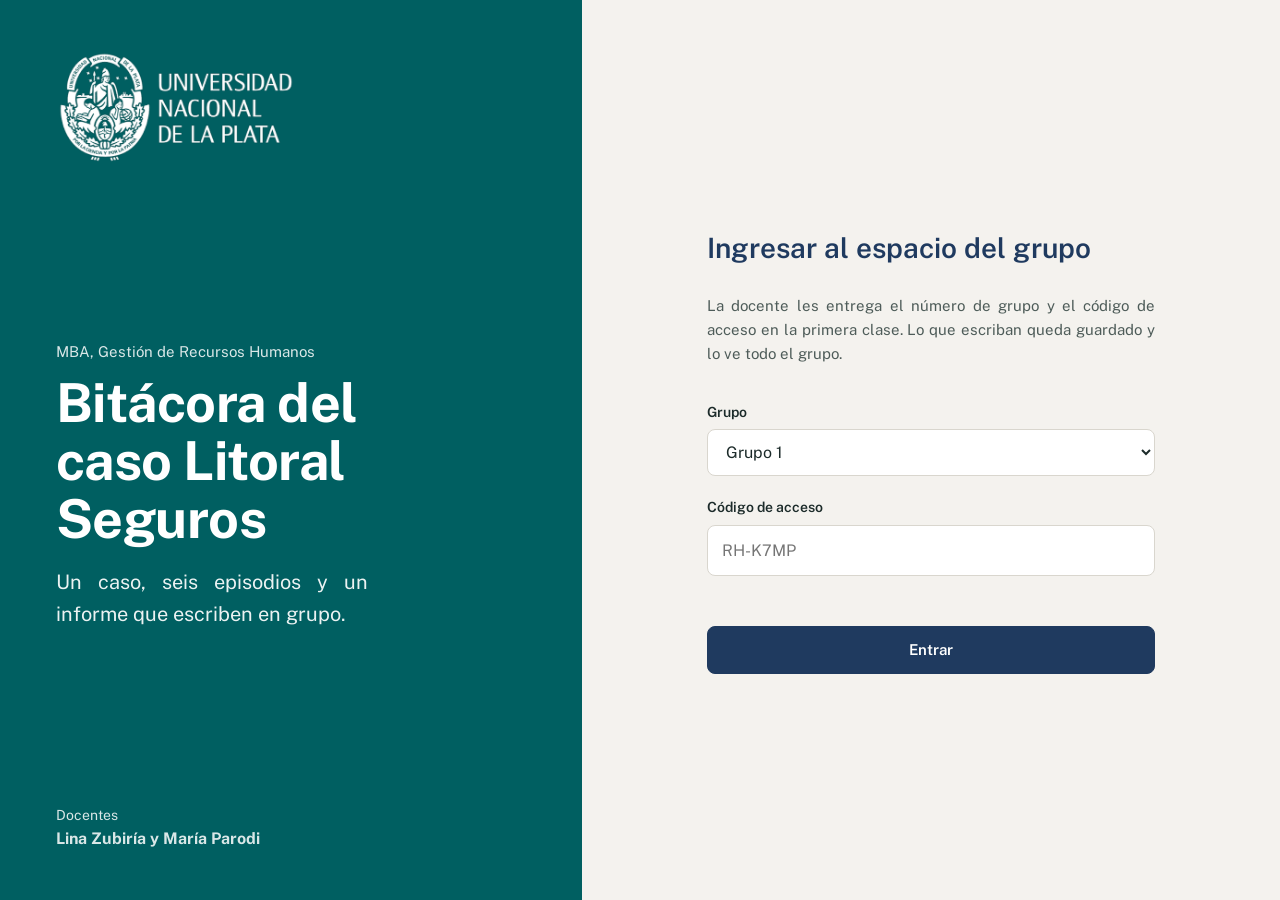
==== commit b18f0f13: "Update index.html" ====
--- a/index.html
+++ b/index.html
@@ -3,17 +3,16 @@
 <head>
 <meta charset="utf-8">
 <meta name="viewport" content="width=device-width, initial-scale=1">
-<title>Bitácora del caso Litoral Seguros · MBA UNLP</title>
+<title>Bitácora del caso Litoral Seguros · Gestión de Recursos Humanos · MBA UNLP</title>
 <link rel="icon" href="[data-uri]">
 <link rel="preconnect" href="https://fonts.googleapis.com">
 <link rel="preconnect" href="https://fonts.gstatic.com" crossorigin>
-<link href="https://fonts.googleapis.com/css2?family=Public+Sans:wght@400;500;600;700&family=Source+Serif+4:opsz,wght@8..60,400;8..60,600&display=swap" rel="stylesheet">
+<link href="https://fonts.googleapis.com/css2?family=Public+Sans:ital,wght@0,400;0,500;0,600;0,700;1,400&display=swap" rel="stylesheet">
 <style>
 :root{
   --pet:#005F61; --pet-d:#00484A; --azul:#1F3A5F; --salvia:#7FA8A2; --salvia-l:#E1EBE8;
   --papel:#F4F2EE; --blanco:#FFFFFF; --tinta:#1C2B2A; --sub:#4E5C59; --muted:#7E8A87;
   --linea:#D9D6CE; --error:#A23B2A; --aviso:#7A5300; --aviso-bg:#FBF1DA;
-  --serif:'Source Serif 4', Georgia, 'Times New Roman', serif;
   --sans:'Public Sans', 'Segoe UI', Roboto, Helvetica, Arial, sans-serif;
 }
 *{box-sizing:border-box}
@@ -39,14 +38,14 @@
 /* Ingreso */
 .login{min-height:100vh;display:grid;grid-template-columns:minmax(0,5fr) minmax(0,6fr)}
 .login-marca{background:var(--pet);color:#fff;padding:48px 56px;display:flex;flex-direction:column;justify-content:space-between;gap:40px}
-.login-logo{width:170px;height:auto;display:block}
+.login-logo{width:240px;max-width:70%;height:auto;display:block}
 .login-materia{margin:0;font-size:15px;opacity:.85}
-.login-marca h1{font-family:var(--serif);font-weight:600;font-size:clamp(34px,4.2vw,54px);line-height:1.08;margin:10px 0 18px;max-width:12ch;letter-spacing:-.01em}
-.login-bajada{font-family:var(--serif);font-size:20px;margin:0;opacity:.92;max-width:26ch}
+.login-marca h1{font-family:var(--sans);font-weight:700;font-size:clamp(34px,4.2vw,54px);line-height:1.08;margin:10px 0 18px;max-width:12ch;letter-spacing:-.01em}
+.login-bajada{font-family:var(--sans);font-size:20px;margin:0;opacity:.92;max-width:26ch}
 .login-docentes{font-size:14px;margin:0;opacity:.85}
 .login-docentes strong{display:block;font-size:16px;opacity:1}
 .login-form{display:flex;flex-direction:column;justify-content:center;padding:48px 56px;width:100%;max-width:560px;margin:0 auto}
-.login-form h2{font-family:var(--serif);font-size:28px;color:var(--azul);margin:0 0 8px;font-weight:600}
+.login-form h2{font-family:var(--sans);font-size:28px;color:var(--azul);margin:0 0 8px;font-weight:600}
 .login-form label{display:block;font-weight:600;font-size:14px;margin:20px 0 6px}
 .login-form .btn{margin-top:18px;width:100%;padding:13px}
 .cargando{min-height:100vh;display:grid;place-items:center;color:var(--sub)}
@@ -54,7 +53,7 @@
 /* Quién escribe */
 .quien{min-height:100vh;display:grid;place-items:center;padding:24px}
 .quien-caja{background:var(--blanco);border:1px solid var(--linea);border-radius:14px;max-width:560px;width:100%;padding:36px}
-.quien-caja h1{font-family:var(--serif);color:var(--azul);font-size:30px;margin:0 0 4px;font-weight:600}
+.quien-caja h1{font-family:var(--sans);color:var(--azul);font-size:30px;margin:0 0 4px;font-weight:600}
 .quien-lista{display:flex;flex-wrap:wrap;gap:10px;margin:18px 0 8px}
 .quien-lista .btn{font-weight:500}
 .quien-nuevo{border-top:1px solid var(--linea);margin-top:22px;padding-top:18px}
@@ -64,10 +63,11 @@
 
 /* Barra */
 .barra{position:sticky;top:0;z-index:20;background:var(--pet);color:#fff}
-.barra-in{display:flex;align-items:center;gap:18px;padding:10px 28px;max-width:1240px;margin:0 auto}
-.barra-logo{height:50px;width:auto;display:block}
+.barra-in{display:flex;align-items:center;gap:20px;padding:12px 28px;max-width:1240px;margin:0 auto;position:relative;z-index:30}
+.barra-home{background:none;border:0;padding:0;border-radius:6px;flex:0 0 auto}
+.barra-logo{height:64px;width:auto;display:block}
 .barra-titulo{flex:1;min-width:0;line-height:1.25}
-.barra-titulo strong{display:block;font-family:var(--serif);font-size:19px;font-weight:600;white-space:nowrap;overflow:hidden;text-overflow:ellipsis}
+.barra-titulo strong{display:block;font-family:var(--sans);font-size:19px;font-weight:600;white-space:nowrap;overflow:hidden;text-overflow:ellipsis}
 .barra-titulo span{font-size:13px;opacity:.85}
 .barra-der{display:flex;align-items:center;gap:14px}
 .estado{font-size:13px;display:inline-flex;align-items:center;gap:7px;white-space:nowrap}
@@ -77,19 +77,19 @@
 .chip-grupo{background:rgba(255,255,255,.12);border:1px solid rgba(255,255,255,.3);color:#fff;border-radius:8px;padding:7px 12px;font-size:14px;font-weight:600;text-align:left;line-height:1.25}
 .chip-grupo small{display:block;font-weight:400;opacity:.85;font-size:12px}
 .chip-grupo:hover{background:rgba(255,255,255,.2)}
-.menu{position:relative}
+.menu{position:relative;z-index:40}
 .menu summary{list-style:none;cursor:pointer;width:38px;height:38px;border-radius:8px;display:grid;place-items:center;border:1px solid rgba(255,255,255,.3)}
 .menu summary::-webkit-details-marker{display:none}
 .menu summary:hover{background:rgba(255,255,255,.12)}
-.menu-panel{position:absolute;right:0;top:46px;background:var(--blanco);color:var(--tinta);border:1px solid var(--linea);border-radius:10px;min-width:250px;padding:6px;box-shadow:0 10px 30px rgba(0,40,40,.18)}
+.menu-panel{position:absolute;z-index:100;right:0;top:46px;background:var(--blanco);color:var(--tinta);border:1px solid var(--linea);border-radius:10px;min-width:250px;padding:6px;box-shadow:0 10px 30px rgba(0,40,40,.18)}
 .menu-panel button{display:block;width:100%;text-align:left;background:none;border:0;padding:10px 12px;border-radius:6px;font-size:15px}
 .menu-panel button:hover{background:var(--papel)}
 .menu-panel hr{border:0;border-top:1px solid var(--linea);margin:6px 0}
 .menu-panel .quien-soy{font-size:13px;color:var(--sub);padding:8px 12px 4px}
 
 /* Sendero */
-.sendero{background:var(--pet-d);overflow-x:auto;scrollbar-width:thin}
-.sendero-in{display:flex;max-width:1240px;margin:0 auto;padding:10px 20px 8px;min-width:760px}
+.sendero{background:var(--pet-d);overflow-x:auto;scrollbar-width:thin;position:relative;z-index:1}
+.sendero-in{display:flex;max-width:1240px;margin:0 auto;padding:10px 20px 8px;min-width:840px}
 .parada{flex:1 1 0;background:none;border:0;color:#fff;display:flex;flex-direction:column;align-items:center;gap:5px;position:relative;padding:4px 2px}
 .parada::before{content:'';position:absolute;top:21px;right:50%;width:100%;height:2px;background:rgba(255,255,255,.22)}
 .parada:first-child::before{display:none}
@@ -107,12 +107,12 @@
 /* Contenido */
 .contenido{max-width:880px;margin:0 auto;padding:44px 28px 96px}
 .etapa-num{color:var(--pet);font-weight:600;font-size:15px;margin:0}
-.etapa h1{font-family:var(--serif);font-size:clamp(30px,4.2vw,44px);line-height:1.12;margin:6px 0 30px;font-weight:600;color:var(--azul);letter-spacing:-.01em}
+.etapa h1{font-family:var(--sans);font-size:clamp(30px,4.2vw,44px);line-height:1.12;margin:6px 0 30px;font-weight:600;color:var(--azul);letter-spacing:-.01em}
 .intro{font-size:17px;color:var(--sub);margin:-12px 0 30px;max-width:68ch}
 .expediente{margin:0 0 30px}
 .expediente-pestana{display:inline-flex;align-items:baseline;gap:8px;background:var(--pet);color:#fff;font-weight:600;font-size:14px;padding:7px 16px 6px;border-radius:9px 9px 0 0}
-.expediente-pestana span{font-family:var(--serif);font-size:20px;line-height:1}
-.expediente-cuerpo{background:var(--blanco);border:1px solid var(--linea);border-top:3px solid var(--pet);border-radius:0 12px 12px 12px;padding:30px 36px 18px;font-family:var(--serif);font-size:18.5px;line-height:1.72}
+.expediente-pestana span{font-family:var(--sans);font-size:20px;line-height:1}
+.expediente-cuerpo{background:var(--blanco);border:1px solid var(--linea);border-top:3px solid var(--pet);border-radius:0 12px 12px 12px;padding:30px 36px 18px;font-family:var(--sans);font-size:18.5px;line-height:1.72}
 .expediente-cuerpo p{margin:0 0 1em;max-width:66ch}
 .expediente-cuerpo ul{margin:0 0 1em;padding-left:1.2em;max-width:66ch}
 .expediente-cuerpo li{margin:0 0 .7em}
@@ -125,7 +125,7 @@
 .conceptos h3{font-size:16px;margin:14px 0 4px;color:var(--azul)}
 .conceptos p{margin:0 0 6px;font-size:15.5px;max-width:72ch}
 .bloque{margin:0 0 44px}
-.bloque > h2{font-family:var(--serif);font-size:26px;color:var(--azul);margin:0 0 6px;font-weight:600}
+.bloque > h2{font-family:var(--sans);font-size:26px;color:var(--azul);margin:0 0 6px;font-weight:600}
 .bloque > .ayuda{margin:0 0 10px}
 .campo{margin:22px 0 30px}
 .campo > label{display:flex;gap:12px;font-size:16.5px;font-weight:600;line-height:1.45;margin:0 0 10px}
@@ -138,18 +138,18 @@
 .meta{font-size:13px;color:var(--muted);margin-top:6px;min-height:20px}
 .meta.aviso{color:var(--aviso);background:var(--aviso-bg);border-radius:6px;padding:6px 10px}
 .entrevista{background:var(--blanco);border:1px dashed var(--salvia);border-radius:12px;padding:22px 24px 4px;margin:0 0 44px}
-.entrevista h2{font-family:var(--serif);font-size:22px;color:var(--azul);margin:0;font-weight:600}
+.entrevista h2{font-family:var(--sans);font-size:22px;color:var(--azul);margin:0;font-weight:600}
 .seccion-informe{border-top:1px solid var(--linea);padding-top:22px;margin-top:10px}
 .seccion-cab{display:flex;justify-content:space-between;align-items:flex-start;gap:16px;flex-wrap:wrap}
-.seccion-cab h2{font-family:var(--serif);font-size:23px;color:var(--azul);margin:0;font-weight:600}
+.seccion-cab h2{font-family:var(--sans);font-size:23px;color:var(--azul);margin:0;font-weight:600}
 .seccion-cab .btn{font-size:14px;padding:8px 14px;font-weight:500}
 .seccion-informe .campo{margin-top:12px}
 .exportar{background:var(--blanco);border:1px solid var(--linea);border-radius:12px;padding:22px 24px;margin:20px 0 0}
-.exportar h2{font-family:var(--serif);font-size:22px;color:var(--azul);margin:0 0 6px;font-weight:600}
+.exportar h2{font-family:var(--sans);font-size:22px;color:var(--azul);margin:0 0 6px;font-weight:600}
 .exportar .acciones{display:flex;gap:12px;flex-wrap:wrap;margin-top:14px}
 .persona{background:var(--blanco);border:1px solid var(--linea);border-radius:12px;padding:22px 24px 2px;margin:0 0 18px}
 .persona.mia{border-color:var(--pet);border-width:2px}
-.persona h3{margin:0;font-size:19px;font-family:var(--serif);color:var(--azul);display:flex;gap:10px;align-items:baseline;flex-wrap:wrap}
+.persona h3{margin:0;font-size:19px;font-family:var(--sans);color:var(--azul);display:flex;gap:10px;align-items:baseline;flex-wrap:wrap}
 .persona h3 small{font-family:var(--sans);font-size:13px;color:var(--pet);font-weight:600}
 .persona .campo > label{font-size:15.5px}
 .nav-etapas{display:flex;justify-content:space-between;gap:12px;margin-top:48px;padding-top:26px;border-top:1px solid var(--linea);flex-wrap:wrap}
@@ -157,7 +157,7 @@
 /* Modales y avisos */
 .modal-fondo{position:fixed;inset:0;background:rgba(15,32,32,.55);display:flex;align-items:center;justify-content:center;padding:20px;z-index:60}
 .modal{background:var(--blanco);border-radius:14px;max-width:580px;width:100%;max-height:90vh;overflow:auto;padding:30px 30px 26px;position:relative}
-.modal h2{font-family:var(--serif);color:var(--azul);margin:0 0 8px;font-size:25px;font-weight:600;padding-right:30px}
+.modal h2{font-family:var(--sans);color:var(--azul);margin:0 0 8px;font-size:25px;font-weight:600;padding-right:30px}
 .modal .cerrar{position:absolute;top:14px;right:14px;width:36px;height:36px;border-radius:8px;border:0;background:none;font-size:24px;line-height:1;color:var(--sub)}
 .modal .cerrar:hover{background:var(--papel)}
 .modal .acciones{display:flex;gap:10px;flex-wrap:wrap;margin-top:20px}
@@ -174,7 +174,7 @@
   .login-marca h1{max-width:none}
   .login-form{padding:28px 24px 48px}
   .barra-in{padding:8px 14px;gap:10px}
-  .barra-logo{height:36px}
+  .barra-logo{height:50px}
   .barra-titulo span{display:none}
   .barra-titulo strong{font-size:16px}
   .estado span{display:none}
@@ -186,6 +186,23 @@
   .barra-titulo{display:none}
   .barra-der{margin-left:auto}
 }
+.expediente-cuerpo p,.expediente-cuerpo li,.conceptos p,.intro,.ayuda,.inicio-texto p,.login-bajada{text-align:justify;-webkit-hyphens:auto;hyphens:auto}
+
+/* Inicio */
+.inicio-texto{max-width:72ch;margin:-8px 0 26px;font-size:17px}
+.inicio-texto p{margin:0 0 14px}
+.acciones-inicio{display:flex;gap:12px;flex-wrap:wrap;margin:0 0 44px}
+.recorrido{display:grid;grid-template-columns:repeat(auto-fill,minmax(250px,1fr));gap:12px;margin-top:14px}
+.recorrido-item{display:flex;gap:14px;align-items:center;text-align:left;background:var(--blanco);border:1px solid var(--linea);border-radius:10px;padding:14px 16px}
+.recorrido-item:hover{border-color:var(--pet)}
+.ri-num{flex:0 0 36px;height:36px;border-radius:50%;background:var(--pet);color:#fff;display:grid;place-items:center;font-weight:700;font-size:14px}
+.ri-num svg{width:16px;height:16px}
+.recorrido-item.bloq .ri-num{background:var(--blanco);color:var(--muted);border:2px dashed var(--linea)}
+.recorrido-item.hecha .ri-num{background:var(--azul)}
+.ri-txt strong{display:block;font-size:15px;line-height:1.3;font-weight:600}
+.ri-txt small{display:block;color:var(--sub);font-size:13px;line-height:1.4;margin-top:3px}
+.lista-nombres{margin:6px 0 14px;font-size:16px}
+
 @media (prefers-reduced-motion:reduce){*{scroll-behavior:auto!important}}
 
 /* Impresión */
@@ -194,7 +211,7 @@
   @page{size:A4;margin:18mm 17mm}
   body{background:#fff}
   #app,#modal-root,#toast-root{display:none!important}
-  #print{display:block;font-family:var(--serif);color:#1C2B2A;font-size:11.5pt;line-height:1.55}
+  #print{display:block;font-family:var(--sans);color:#1C2B2A;font-size:11.5pt;line-height:1.55}
   .p-portada{page-break-after:always}
   .p-banda{background:#005F61;-webkit-print-color-adjust:exact;print-color-adjust:exact;padding:18px 22px;border-radius:6px}
   .p-banda img{height:96px;display:block}
@@ -207,7 +224,7 @@
   .p-datos dd{margin:0}
   #print h2{font-size:17pt;color:#005F61;margin:26px 0 8px;font-weight:600;page-break-after:avoid}
   #print h3{font-family:var(--sans);font-size:10.5pt;color:#1F3A5F;margin:16px 0 4px;page-break-after:avoid}
-  #print p{margin:0 0 8px;orphans:3;widows:3}
+  #print p{margin:0 0 8px;orphans:3;widows:3;text-align:justify;-webkit-hyphens:auto;hyphens:auto}
   .p-vacio{color:#9AA3A0;font-style:italic}
   .p-salto{page-break-before:always}
   .p-num{font-family:var(--sans);font-size:10pt;color:#005F61;font-weight:600;margin:0}
@@ -228,7 +245,7 @@
 /* ============ Configuración ============ */
 var API = 'https://script.google.com/macros/s/AKfycbzDXZAp4azQvqnl51pE0JHRr2KFmON6CN8VuG7_YOvhW8q3SQOJqpxW7ZX6XDrTEix7/exec';
 var CANT_GRUPOS = 7;
-var LOGO = '[data-uri]';
+var LOGO = '[data-uri]';
 var DOCENTES = 'Lina Zubiría y María Parodi';
 var CLAVE = 'bitacora-unlp-rh-v1';
 var ESPERA_GUARDADO = 2500;
@@ -295,10 +312,12 @@
 }
 function desbloqueada(n) {
   n = Number(n);
+  if (n === 0) return true;
   if (n <= 6) return S.des.indexOf(String(n)) >= 0;
   return S.des.indexOf('6') >= 0;
 }
 function etapa(n) { return ETAPAS[n - 1]; }
+var INICIO = { n: 0, tipo: 'inicio', corto: 'Inicio', titulo: 'Inicio' };
 function camposDeClase(e) {
   var ids = (e.entrevista || []).map(function (p) { return p[0]; });
   return ids.concat(e.preguntas.map(function (p) { return p[0]; }), ['c' + e.n + '_dejo']);
@@ -526,7 +545,7 @@
     pintarGrupo();
     var activo = document.activeElement;
     var escribiendo = activo && activo.tagName === 'TEXTAREA';
-    if (S.etapa === 8 && !escribiendo) pintarEtapa(true);
+    if ((S.etapa === 8 || S.etapa === 0) && !escribiendo) pintarEtapa();
     if (S.autor && integrantes().indexOf(S.autor) < 0 && !S.pending.integrantes) {
       toast('Tu nombre ya no figura en el grupo. Elegilo de nuevo para seguir.', 5000);
       S.autor = null; persistir(); pantallaQuien();
@@ -534,11 +553,17 @@
   }
 }
 
+function normDes(lista) {
+  var set = { '1': true };
+  (lista || []).forEach(function (x) { (String(x).match(/[1-6]/g) || []).forEach(function (d) { set[d] = true; }); });
+  return Object.keys(set).sort(function (a, b) { return a - b; });
+}
 function actualizarDesbloqueos(lista) {
-  var nuevas = lista.filter(function (x) { return S.des.indexOf(String(x)) < 0; });
-  S.des = lista.map(String);
+  var nuevas = normDes(lista).filter(function (x) { return S.des.indexOf(x) < 0; });
   if (nuevas.length) {
+    S.des = normDes(S.des.concat(nuevas));
     pintarSendero();
+    if (S.etapa === 0) pintarEtapa();
     toast(nuevas.length === 1 ? 'Se abrió la clase ' + nuevas[0] + ' para el grupo.' : 'Se abrieron nuevas clases para el grupo.');
   }
 }
@@ -571,7 +596,7 @@
       '<section class="login-marca">' +
         '<img src="' + LOGO + '" alt="Universidad Nacional de La Plata" class="login-logo">' +
         '<div>' +
-          '<p class="login-materia">MBA, Recursos Humanos</p>' +
+          '<p class="login-materia">MBA, Gestión de Recursos Humanos</p>' +
           '<h1>Bitácora del caso Litoral Seguros</h1>' +
           '<p class="login-bajada">Un caso, seis episodios y un informe que escriben en grupo.</p>' +
         '</div>' +
@@ -615,7 +640,7 @@
       throw new Error('servidor');
     }
     S.resp = r.respuestas || {};
-    S.des = (r.desbloqueadas || ['1']).map(String);
+    S.des = normDes((r.desbloqueadas || []).concat(mismoCodigo ? cache.des || [] : []));
     S.pending = mismoCodigo ? limpiarPendientes(cache.pending) : {};
     S.online = true;
     return continuarIngreso();
@@ -641,8 +666,8 @@
   var ses = lsGet(CLAVE + ':sesion') || {};
   var mismo = String(ses.grupo) === S.grupo;
   S.autor = mismo && ses.autor && integrantes().indexOf(ses.autor) >= 0 ? ses.autor : null;
-  S.etapa = mismo && ses.etapa ? Number(ses.etapa) : 1;
-  if (!desbloqueada(S.etapa)) S.etapa = 1;
+  S.etapa = mismo && ses.etapa != null && ses.etapa !== '' ? Number(ses.etapa) : 0;
+  if (isNaN(S.etapa) || S.etapa < 0 || S.etapa > ETAPAS.length || !desbloqueada(S.etapa)) S.etapa = 0;
   persistir();
   if (S.autor) pantallaPrincipal(); else pantallaQuien();
   return true;
@@ -712,20 +737,22 @@
 var ICONO_INFORME = '<svg viewBox="0 0 24 24" fill="none" stroke="currentColor" stroke-width="2" stroke-linecap="round" stroke-linejoin="round" aria-hidden="true"><path d="M14 3v4a1 1 0 0 0 1 1h4"/><path d="M17 21H7a2 2 0 0 1-2-2V5a2 2 0 0 1 2-2h7l5 5v11a2 2 0 0 1-2 2z"/><path d="M9 13h6M9 17h6"/></svg>';
 var ICONO_CIERRE = '<svg viewBox="0 0 24 24" fill="none" stroke="currentColor" stroke-width="2" stroke-linecap="round" stroke-linejoin="round" aria-hidden="true"><path d="M5 21V4M5 4h11l-2 4 2 4H5"/></svg>';
 var ICONO_CANDADO = '<svg viewBox="0 0 24 24" fill="none" stroke="currentColor" stroke-width="2" stroke-linecap="round" stroke-linejoin="round" aria-hidden="true"><rect x="5" y="11" width="14" height="10" rx="2"/><path d="M8 11V7a4 4 0 0 1 8 0v4"/></svg>';
+var ICONO_INICIO = '<svg viewBox="0 0 24 24" fill="none" stroke="currentColor" stroke-width="2" stroke-linecap="round" stroke-linejoin="round" aria-hidden="true"><path d="M3 11l9-7 9 7"/><path d="M5 10v10h14V10"/><path d="M10 20v-6h4v6"/></svg>';
 var ICONO_MENU = '<svg width="20" height="20" viewBox="0 0 24 24" fill="none" stroke="currentColor" stroke-width="2" stroke-linecap="round" aria-hidden="true"><path d="M4 7h16M4 12h16M4 17h16"/></svg>';
 
 function pantallaPrincipal() {
   app.innerHTML =
     '<header class="barra">' +
       '<div class="barra-in">' +
-        '<img src="' + LOGO + '" class="barra-logo" alt="Universidad Nacional de La Plata">' +
-        '<div class="barra-titulo"><strong>Bitácora del caso Litoral Seguros</strong><span>MBA, Recursos Humanos</span></div>' +
+        '<button class="barra-home" id="b-home" title="Volver al inicio" aria-label="Volver al inicio"><img src="' + LOGO + '" class="barra-logo" alt="Universidad Nacional de La Plata"></button>' +
+        '<div class="barra-titulo"><strong>Bitácora del caso Litoral Seguros</strong><span>MBA, Gestión de Recursos Humanos</span></div>' +
         '<div class="barra-der">' +
           '<span class="estado" id="estado" aria-live="polite"></span>' +
           '<button class="chip-grupo" id="b-grupo" aria-label="Integrantes del grupo"></button>' +
           '<details class="menu" id="menu"><summary aria-label="Opciones">' + ICONO_MENU + '</summary>' +
             '<div class="menu-panel">' +
               '<div class="quien-soy" id="quien-soy"></div>' +
+              '<button data-acc="inicio">Volver al inicio</button>' +
               '<button data-acc="persona">Cambiar de persona</button>' +
               '<button data-acc="integrantes">Integrantes del grupo</button>' +
               '<hr>' +
@@ -742,12 +769,14 @@
     '<main class="contenido" id="etapa"></main>';
 
   $('#b-grupo').addEventListener('click', modalIntegrantes);
+  $('#b-home').addEventListener('click', function () { irA(0); });
   $('#menu').addEventListener('click', function (e) {
     var b = e.target.closest('button[data-acc]');
     if (!b) return;
     $('#menu').removeAttribute('open');
     var a = b.getAttribute('data-acc');
-    if (a === 'persona') { S.autor = null; persistir(); pantallaQuien(); }
+    if (a === 'inicio') irA(0);
+    else if (a === 'persona') { S.autor = null; persistir(); pantallaQuien(); }
     else if (a === 'integrantes') modalIntegrantes();
     else if (a === 'pdf-completo') imprimir('completo');
     else if (a === 'respaldo') descargarRespaldo();
@@ -775,11 +804,11 @@
 function pintarSendero() {
   var s = $('#sendero');
   if (!s) return;
-  s.innerHTML = ETAPAS.map(function (e) {
+  s.innerHTML = [INICIO].concat(ETAPAS).map(function (e) {
     var ab = desbloqueada(e.n);
-    var cls = 'parada' + (e.n === S.etapa ? ' actual' : '') + (!ab ? ' bloq' : '') + (ab && e.n !== S.etapa && tieneContenido(e.n) ? ' hecha' : '');
-    var c = !ab ? ICONO_CANDADO : e.tipo === 'informe' ? ICONO_INFORME : e.tipo === 'cierre' ? ICONO_CIERRE : e.n;
-    var etiqueta = e.tipo === 'clase' ? 'Clase ' + e.n + ': ' + e.titulo : e.titulo;
+    var cls = 'parada' + (e.n === S.etapa ? ' actual' : '') + (!ab ? ' bloq' : '') + (ab && e.n > 0 && e.n !== S.etapa && tieneContenido(e.n) ? ' hecha' : '');
+    var c = !ab ? ICONO_CANDADO : e.tipo === 'inicio' ? ICONO_INICIO : e.tipo === 'informe' ? ICONO_INFORME : e.tipo === 'cierre' ? ICONO_CIERRE : e.n;
+    var etiqueta = e.tipo === 'clase' ? 'Clase ' + e.n + ': ' + e.titulo : e.tipo === 'inicio' ? 'Volver al inicio' : e.titulo;
     return '<button class="' + cls + '" data-n="' + e.n + '" aria-label="' + esc(etiqueta + (ab ? '' : ' (bloqueada)')) + '"' + (e.n === S.etapa ? ' aria-current="step"' : '') + '>' +
       '<span class="c">' + c + '</span><span class="l">' + esc(e.corto) + '</span></button>';
   }).join('');
@@ -836,9 +865,15 @@
 function pintarEtapa() {
   var cont = $('#etapa');
   if (!cont) return;
-  var e = etapa(S.etapa);
-  var h = e.tipo === 'clase' ? htmlClase(e) : e.tipo === 'informe' ? htmlInforme(e) : htmlCierre(e);
-  cont.innerHTML = h + htmlNavegacion(e.n);
+  if (S.etapa === 0) {
+    cont.innerHTML = htmlInicio();
+  } else {
+    var e = etapa(S.etapa);
+    var h = e.tipo === 'clase' ? htmlClase(e) : e.tipo === 'informe' ? htmlInforme(e) : htmlCierre(e);
+    cont.innerHTML = h + htmlNavegacion(e.n);
+  }
+  var bi = $('#ini-integ', cont);
+  if (bi) bi.addEventListener('click', modalIntegrantes);
   $$('textarea[data-campo]', cont).forEach(autoAlto);
   $$('[data-ir]', cont).forEach(function (b) {
     b.addEventListener('click', function () { irA(Number(b.getAttribute('data-ir'))); });
@@ -849,6 +884,38 @@
   $$('[data-imprimir]', cont).forEach(function (b) {
     b.addEventListener('click', function () { imprimir(b.getAttribute('data-imprimir')); });
   });
+}
+
+function htmlInicio() {
+  var lista = integrantes();
+  var nombre = valor('grupo_nombre');
+  var siguiente = 0;
+  ETAPAS.forEach(function (e) { if (!siguiente && desbloqueada(e.n) && !tieneContenido(e.n)) siguiente = e.n; });
+  if (!siguiente) { ETAPAS.forEach(function (e) { if (desbloqueada(e.n)) siguiente = e.n; }); }
+  var hayAvance = ETAPAS.some(function (e) { return desbloqueada(e.n) && tieneContenido(e.n); });
+  var cta = !hayAvance ? 'Empezar por la clase 1' : 'Continuar: ' + nombreNav(siguiente);
+  var items = ETAPAS.map(function (e) {
+    var ab = desbloqueada(e.n), hecho = ab && tieneContenido(e.n);
+    var estadoTxt = !ab ? (e.tipo === 'clase' ? 'Se abre con la clave de la clase' : 'Se abre con la clave de la clase 6') : hecho ? 'Con respuestas del grupo' : 'Abierta, sin respuestas todavía';
+    var icono = !ab ? ICONO_CANDADO : e.tipo === 'informe' ? ICONO_INFORME : e.tipo === 'cierre' ? ICONO_CIERRE : e.n;
+    return '<button class="recorrido-item' + (!ab ? ' bloq' : hecho ? ' hecha' : '') + '" data-ir="' + e.n + '">' +
+      '<span class="ri-num">' + icono + '</span>' +
+      '<span class="ri-txt"><strong>' + (e.tipo === 'clase' ? 'Clase ' + e.n + '. ' : '') + esc(e.titulo) + '</strong><small>' + esc(estadoTxt) + '</small></span></button>';
+  }).join('');
+  return '<article class="etapa">' +
+    '<p class="etapa-num">Grupo ' + esc(S.grupo) + (nombre ? ': ' + esc(nombre) : '') + '</p>' +
+    '<h1>Caso Litoral Seguros</h1>' +
+    '<div class="inicio-texto">' +
+      '<p>Durante la materia van a trabajar en grupo sobre un único caso: Litoral Seguros, una aseguradora regional con 60 años de historia que se fusiona con una startup de seguros digitales. En cada clase se abre un nuevo episodio, con información adicional y una consigna vinculada al tema del día.</p>' +
+      '<p>Cada clase se habilita con una clave que comparte la docente. Cuando alguien del grupo la ingresa, la clase se abre para todo el grupo. Lo que escriben se guarda solo y lo ve todo el grupo, con el nombre de quien hizo cada cambio. Al final, integran el análisis de los seis episodios en un informe y cada integrante completa su reflexión de cierre.</p>' +
+    '</div>' +
+    '<div class="acciones-inicio"><button class="btn primario" data-ir="' + (siguiente || 1) + '">' + esc(cta) + '</button></div>' +
+    '<section class="bloque"><h2>Recorrido</h2><div class="recorrido">' + items + '</div></section>' +
+    '<section class="bloque"><h2>Integrantes</h2>' +
+      '<p class="lista-nombres">' + (lista.length ? lista.map(esc).join(', ') : 'Todavía no hay integrantes cargados.') + '</p>' +
+      '<button class="btn" id="ini-integ">Editar integrantes y nombre del grupo</button>' +
+    '</section>' +
+  '</article>';
 }
 
 function htmlClase(e) {
@@ -931,13 +998,13 @@
 
 function htmlNavegacion(n) {
   var izq = '', der = '';
-  if (n > 1) izq = '<button class="btn" data-ir="' + (n - 1) + '">' + esc(nombreNav(n - 1)) + '</button>';
+  if (n >= 1) izq = '<button class="btn" data-ir="' + (n - 1) + '">' + esc(nombreNav(n - 1)) + '</button>';
   if (n < ETAPAS.length) {
     der = '<button class="btn primario" data-ir="' + (n + 1) + '">' + (desbloqueada(n + 1) ? 'Seguir: ' : 'Abrir: ') + esc(nombreNav(n + 1)) + '</button>';
   }
   return '<nav class="nav-etapas" aria-label="Navegación entre etapas"><div>' + izq + '</div><div>' + der + '</div></nav>';
 }
-function nombreNav(n) { var e = etapa(n); return e.tipo === 'clase' ? 'Clase ' + n : e.titulo; }
+function nombreNav(n) { if (n === 0) return 'Volver al inicio'; var e = etapa(n); return e.tipo === 'clase' ? 'Clase ' + n : e.titulo; }
 
 /* ============ Informe: traer borrador ============ */
 function traerBorrador(sec, n) {
@@ -993,19 +1060,19 @@
   function abrir() {
     if (!inp.value.trim()) { err.textContent = 'Ingresá la clave.'; return; }
     btn.disabled = true; btn.textContent = 'Verificando…';
-    api('desbloquear', { clave: inp.value }).then(function (r) {
+    api('desbloquear', { clave: inp.value.trim() }).then(function (r) {
       if (r && r.ok) {
-        S.des = (r.desbloqueadas || S.des).map(String);
+        S.des = normDes(S.des.concat(r.desbloqueadas || [], [String(r.etapa)]));
         persistir();
         m.cerrar();
         var destino = Number(r.etapa);
         toast('Clave correcta. Se abrió la clase ' + destino + ' para todo el grupo.');
-        S.etapa = desbloqueada(n) ? n : destino;
+        S.etapa = desbloqueada(n) && n > 0 ? n : destino;
         pintarSendero(); pintarEtapa(); window.scrollTo(0, 0);
         return;
       }
       btn.disabled = false; btn.textContent = 'Abrir ' + nombre;
-      if (r && r.error === 'clave') err.textContent = 'Esa clave no corresponde a ninguna clase. Revisala con la docente.';
+      if (r && r.error === 'clave') err.textContent = 'Esa clave no corresponde a ninguna clase. Escribila tal como la dio la docente, con su número (por ejemplo, CULTURA-48).';
       else if (r && r.error === 'acceso') { m.cerrar(); accesoInvalido(); }
       else err.textContent = 'El servidor está ocupado. Probá de nuevo en unos segundos.';
     }).catch(function () {
@@ -1145,7 +1212,7 @@
   var fecha = ('0' + hoy.getDate()).slice(-2) + '/' + ('0' + (hoy.getMonth() + 1)).slice(-2) + '/' + hoy.getFullYear();
   return '<section class="p-portada">' +
     '<div class="p-banda"><img src="' + LOGO + '" alt="Universidad Nacional de La Plata"></div>' +
-    '<p class="p-materia">MBA, Recursos Humanos</p>' +
+    '<p class="p-materia">MBA, Gestión de Recursos Humanos</p>' +
     '<h1>' + esc(titulo) + '</h1>' +
     '<p class="p-sub">' + esc(sub) + '</p>' +
     '<dl class="p-datos">' +
@@ -1197,7 +1264,7 @@
 
 function descargarRespaldo() {
   var datos = {
-    bitacora: 'Caso Litoral Seguros, MBA UNLP, Recursos Humanos',
+    bitacora: 'Caso Litoral Seguros, MBA UNLP, Gestión de Recursos Humanos',
     grupo: S.grupo, nombre: valor('grupo_nombre'), integrantes: integrantes(),
     exportado: new Date().toISOString(),
     respuestas: {}
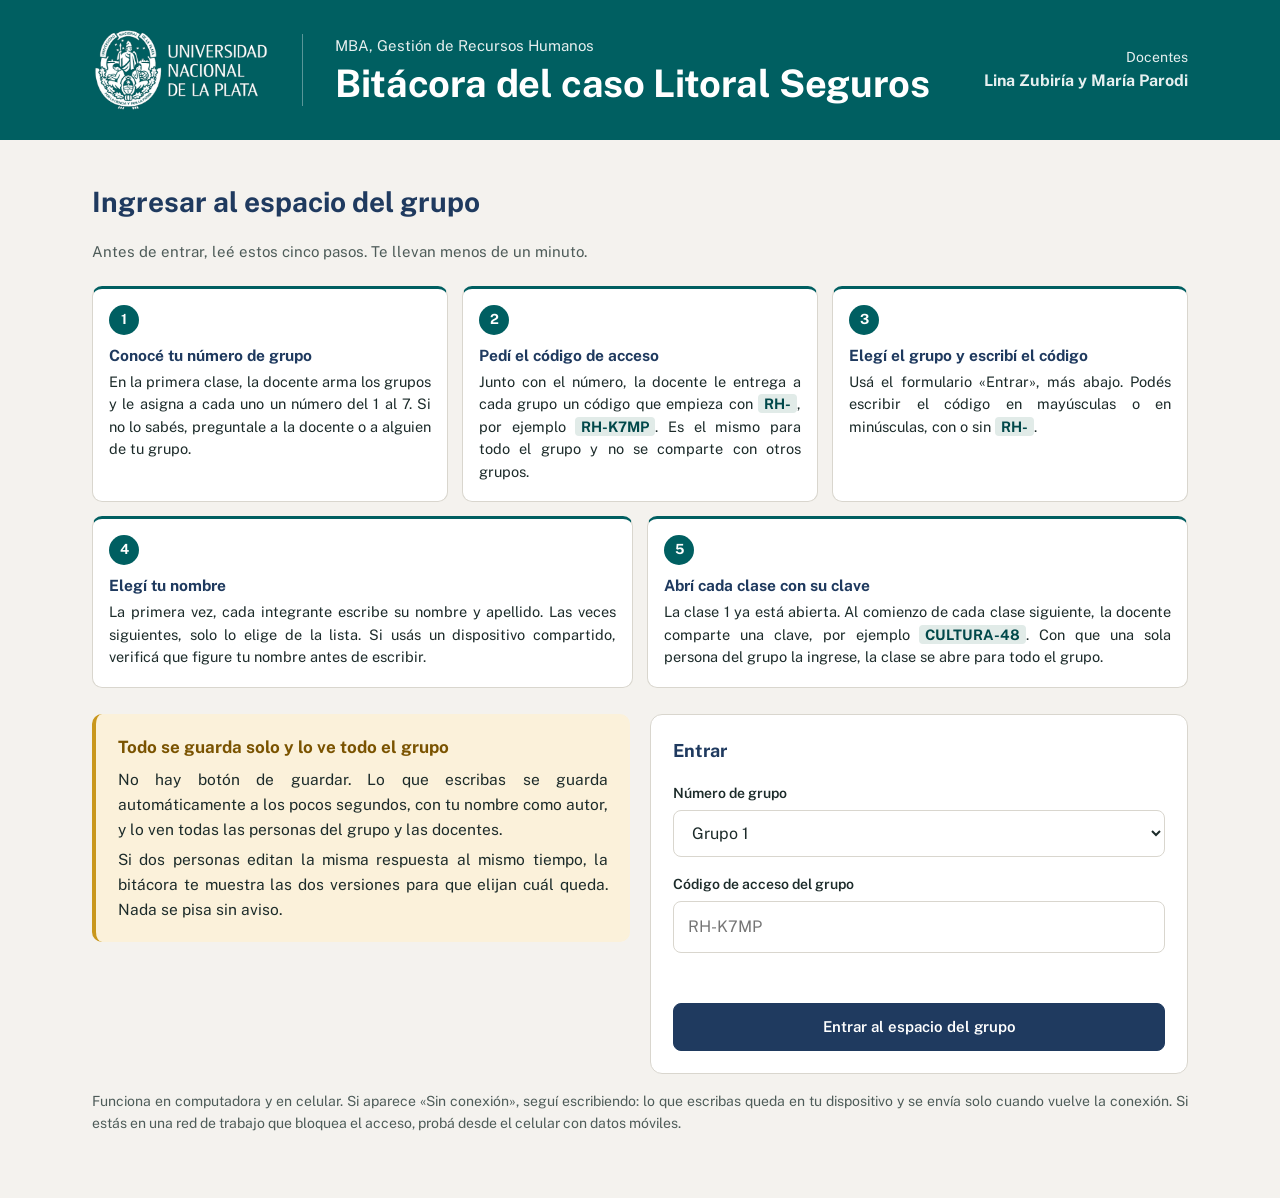
==== commit 76f1070b: "Update index.html" ====
--- a/index.html
+++ b/index.html
@@ -36,17 +36,33 @@
 .ayuda{color:var(--sub);font-size:15px}
 
 /* Ingreso */
-.login{min-height:100vh;display:grid;grid-template-columns:minmax(0,5fr) minmax(0,6fr)}
-.login-marca{background:var(--pet);color:#fff;padding:48px 56px;display:flex;flex-direction:column;justify-content:space-between;gap:40px}
-.login-logo{width:240px;max-width:70%;height:auto;display:block}
-.login-materia{margin:0;font-size:15px;opacity:.85}
-.login-marca h1{font-family:var(--sans);font-weight:700;font-size:clamp(34px,4.2vw,54px);line-height:1.08;margin:10px 0 18px;max-width:12ch;letter-spacing:-.01em}
-.login-bajada{font-family:var(--sans);font-size:20px;margin:0;opacity:.92;max-width:26ch}
-.login-docentes{font-size:14px;margin:0;opacity:.85}
+.ingreso{min-height:100vh}
+.ingreso-banda{background:var(--pet);color:#fff}
+.ingreso-banda-in{max-width:1160px;margin:0 auto;padding:26px 32px;display:flex;align-items:center;gap:32px;flex-wrap:wrap}
+.login-logo{height:88px;width:auto;display:block;flex:0 0 auto}
+.ingreso-titulos{flex:1 1 320px;min-width:0;border-left:1px solid rgba(255,255,255,.35);padding-left:32px}
+.login-materia{margin:0;font-size:15px;opacity:.9}
+.ingreso-titulos h1{font-family:var(--sans);font-weight:700;font-size:clamp(26px,3vw,38px);line-height:1.15;margin:4px 0 0;letter-spacing:-.01em}
+.login-docentes{font-size:14px;margin:0;opacity:.9;text-align:right}
 .login-docentes strong{display:block;font-size:16px;opacity:1}
-.login-form{display:flex;flex-direction:column;justify-content:center;padding:48px 56px;width:100%;max-width:560px;margin:0 auto}
-.login-form h2{font-family:var(--sans);font-size:28px;color:var(--azul);margin:0 0 8px;font-weight:600}
-.login-form label{display:block;font-weight:600;font-size:14px;margin:20px 0 6px}
+.login-form{max-width:1160px;margin:0 auto;padding:40px 32px 64px}
+.pasos{list-style:none;counter-reset:paso;padding:0;margin:22px 0 26px;display:grid;grid-template-columns:repeat(6,minmax(0,1fr));gap:14px}
+.pasos li{grid-column:span 2}
+.pasos li:nth-child(n+4){grid-column:span 3}
+.pasos li{counter-increment:paso;background:var(--blanco);border:1px solid var(--linea);border-top:3px solid var(--pet);border-radius:10px;padding:16px 16px 18px;font-size:14.5px;line-height:1.55;text-align:justify;-webkit-hyphens:auto;hyphens:auto}
+.pasos li::before{content:counter(paso);width:30px;height:30px;border-radius:50%;background:var(--pet);color:#fff;display:grid;place-items:center;font-weight:700;font-size:14px;margin-bottom:10px}
+.pasos strong{display:block;color:var(--azul);font-size:15.5px;line-height:1.3;margin-bottom:6px;text-align:left}
+.pasos code{font-family:inherit;font-weight:700;background:var(--salvia-l);color:var(--pet-d);padding:1px 6px;border-radius:4px;white-space:nowrap}
+.ingreso-fila{display:grid;grid-template-columns:minmax(0,1fr) minmax(0,1fr);gap:20px;align-items:start}
+.aviso-guardado{background:var(--aviso-bg);border-left:4px solid #C9971C;border-radius:10px;padding:20px 22px;margin:0;font-size:15.5px;line-height:1.6}
+.aviso-guardado strong{display:block;color:var(--aviso);margin-bottom:6px;font-size:17px}
+.aviso-guardado p{margin:0 0 6px;text-align:justify;-webkit-hyphens:auto;hyphens:auto}
+.aviso-guardado p:last-child{margin:0}
+.form-ingreso{background:var(--blanco);border:1px solid var(--linea);border-radius:12px;padding:6px 22px 22px;margin:0}
+.form-ingreso h3{font-size:18px;color:var(--azul);margin:16px 0 0}
+.ayuda-final{font-size:14px;color:var(--sub);margin:16px 0 0;text-align:justify}
+.login-form h2{font-family:var(--sans);font-size:28px;color:var(--azul);margin:0 0 4px;font-weight:700}
+.login-form label{display:block;font-weight:600;font-size:14px;margin:16px 0 6px}
 .login-form .btn{margin-top:18px;width:100%;padding:13px}
 .cargando{min-height:100vh;display:grid;place-items:center;color:var(--sub)}
 
@@ -140,6 +156,12 @@
 .entrevista{background:var(--blanco);border:1px dashed var(--salvia);border-radius:12px;padding:22px 24px 4px;margin:0 0 44px}
 .entrevista h2{font-family:var(--sans);font-size:22px;color:var(--azul);margin:0;font-weight:600}
 .seccion-informe{border-top:1px solid var(--linea);padding-top:22px;margin-top:10px}
+.reflexion{border-top:3px solid var(--pet);padding-top:28px;margin-top:40px}
+.mensaje-final{margin-top:44px;background:var(--pet);color:#fff;border-radius:14px;padding:34px 38px}
+.mensaje-final h2{font-size:26px;margin:0 0 14px;font-weight:700;color:#fff}
+.mensaje-final p{margin:0 0 12px;font-size:17px;line-height:1.65;max-width:70ch;text-align:justify;-webkit-hyphens:auto;hyphens:auto}
+.mensaje-final .firma{margin:22px 0 0;font-weight:600;text-align:left}
+.mensaje-final .firma span{display:block;font-weight:400;opacity:.85;font-size:15px}
 .seccion-cab{display:flex;justify-content:space-between;align-items:flex-start;gap:16px;flex-wrap:wrap}
 .seccion-cab h2{font-family:var(--sans);font-size:23px;color:var(--azul);margin:0;font-weight:600}
 .seccion-cab .btn{font-size:14px;padding:8px 14px;font-weight:500}
@@ -169,10 +191,12 @@
 .toast{position:fixed;left:50%;bottom:24px;transform:translateX(-50%);background:var(--azul);color:#fff;padding:12px 18px;border-radius:10px;font-size:15px;z-index:70;max-width:calc(100% - 40px);box-shadow:0 8px 24px rgba(0,0,0,.2)}
 
 @media (max-width:860px){
-  .login{grid-template-columns:1fr}
-  .login-marca{padding:28px 24px;gap:22px}
-  .login-marca h1{max-width:none}
-  .login-form{padding:28px 24px 48px}
+  .ingreso-banda-in{padding:22px 20px;gap:16px 24px}
+  .login-logo{height:68px}
+  .ingreso-titulos{border-left:0;padding-left:0;flex-basis:100%}
+  .login-docentes{text-align:left}
+  .login-form{padding:28px 20px 48px}
+  .ingreso-fila{grid-template-columns:1fr}
   .barra-in{padding:8px 14px;gap:10px}
   .barra-logo{height:50px}
   .barra-titulo span{display:none}
@@ -182,11 +206,14 @@
   .expediente-cuerpo{padding:22px 20px 10px;font-size:17px}
   .quien-caja{padding:24px}
 }
+@media (max-width:860px) and (min-width:561px){ .pasos{grid-template-columns:repeat(2,minmax(0,1fr))} .pasos li,.pasos li:nth-child(n+4){grid-column:auto} .pasos li:last-child{grid-column:span 2} }
 @media (max-width:560px){
+  .pasos{grid-template-columns:1fr}
+  .pasos li,.pasos li:nth-child(n+4){grid-column:auto}
   .barra-titulo{display:none}
   .barra-der{margin-left:auto}
 }
-.expediente-cuerpo p,.expediente-cuerpo li,.conceptos p,.intro,.ayuda,.inicio-texto p,.login-bajada{text-align:justify;-webkit-hyphens:auto;hyphens:auto}
+.expediente-cuerpo p,.expediente-cuerpo li,.conceptos p,.intro,.ayuda,.inicio-texto p{text-align:justify;-webkit-hyphens:auto;hyphens:auto}
 
 /* Inicio */
 .inicio-texto{max-width:72ch;margin:-8px 0 26px;font-size:17px}
@@ -257,14 +284,14 @@
   for (var i = 0; i < bin.length; i++) u[i] = bin.charCodeAt(i);
   return JSON.parse(new TextDecoder('utf-8').decode(u));
 }
-var ETAPAS = decodificar('[base64]/IMK/[base64]/Il0sIFsiYzJfc2VuYWxlcyIsICJTaSB0dXZpZXJhbiBxdWUgbWFwZWFyIGxhIGN1bHR1cmEgZGUgTGl0b3JhbCBhbnRlcyBkZSBkZWNpZGlyIGxhIGZ1c2nDs24sIMK/[base64]/[base64]/[base64]/UXXDqSBsZSBmYWx0YSBhIExpdG9yYWwgcGFyYSBlbXBlemFyIGEgZnVuY2lvbmFyIGNvbW8gdW5hIG9yZ2FuaXphY2nDs24gcXVlIGFwcmVuZGU/[base64]/[base64]/UXXDqSBzZSBwaWVyZGUgeSBxdcOpIHNlIGdhbmEgY29uIGxhIGVzdHJ1Y3R1cmEgcXVlIHVzdGVkZXMgcHJvcG9uZW4/[base64]/UXXDqSBzZcOxYWxlcyBkZSBwb3RlbmNpYWwgKG8gZGUgc3UgYXVzZW5jaWEpIHBhcmEgbGlkZXJhciBhIHVuIGVxdWlwbyBoZXRlcm9nw6luZW8gZGViZXLDrWEgaGFiZXIgZXZhbHVhZG8gZWwgRGlyZWN0b3JpbyBhbnRlcyBkZSBkZWNpZGlyIGVsIGFzY2Vuc28/Il0sIFsiYzVfZGVzYXJyb2xsbyIsICLCv1F1w6kgbGUgZmFsdGEgZGVzYXJyb2xsYXIgaG95IGEgZXN0ZSBudWV2byBnZXJlbnRlIHBhcmEgcG9kZXIgbGlkZXJhciBiaWVuIGEgZXN0ZSBlcXVpcG8/[base64]/[base64]/IMK/UG9yIHF1w6k/Il0sIFsiYzZfOTBkaWFzIiwgIsK/[base64]/UXXDqSBkZXNhZsOtb3Mgbm9zIHF1ZWRhbiBjb21vIGdydXBvIGRlc3B1w6lzIGRlIHRyYWJhamFyIGVzdGUgY2Fzbz8iXSwgWyJjaWVycmVfZXF1aXBvIiwgIsK/UXXDqSBhcHJlbmRpbW9zIHNvYnJlIGPDs21vIHRyYWJhamFtb3MganVudG9zPyJdXSwgImluZGl2aWR1YWxlcyI6IFtbImxsZXZhIiwgIsK/UXXDqSBtZSBsbGV2byBkZSBlc3RhIG1hdGVyaWE/[base64]');
+var ETAPAS = decodificar('[base64]/IMK/[base64]/Il0sIFsiYzJfc2VuYWxlcyIsICJTaSB0dXZpZXJhbiBxdWUgbWFwZWFyIGxhIGN1bHR1cmEgZGUgTGl0b3JhbCBhbnRlcyBkZSBkZWNpZGlyIGxhIGZ1c2nDs24sIMK/[base64]/[base64]/[base64]/UXXDqSBsZSBmYWx0YSBhIExpdG9yYWwgcGFyYSBlbXBlemFyIGEgZnVuY2lvbmFyIGNvbW8gdW5hIG9yZ2FuaXphY2nDs24gcXVlIGFwcmVuZGU/[base64]/[base64]/UXXDqSBzZSBwaWVyZGUgeSBxdcOpIHNlIGdhbmEgY29uIGxhIGVzdHJ1Y3R1cmEgcXVlIHVzdGVkZXMgcHJvcG9uZW4/[base64]/UXXDqSBzZcOxYWxlcyBkZSBwb3RlbmNpYWwgKG8gZGUgc3UgYXVzZW5jaWEpIHBhcmEgbGlkZXJhciBhIHVuIGVxdWlwbyBoZXRlcm9nw6luZW8gZGViZXLDrWEgaGFiZXIgZXZhbHVhZG8gZWwgRGlyZWN0b3JpbyBhbnRlcyBkZSBkZWNpZGlyIGVsIGFzY2Vuc28/Il0sIFsiYzVfZGVzYXJyb2xsbyIsICLCv1F1w6kgbGUgZmFsdGEgZGVzYXJyb2xsYXIgaG95IGEgZXN0ZSBudWV2byBnZXJlbnRlIHBhcmEgcG9kZXIgbGlkZXJhciBiaWVuIGEgZXN0ZSBlcXVpcG8/[base64]/[base64]/IMK/UG9yIHF1w6k/Il0sIFsiYzZfOTBkaWFzIiwgIsK/[base64]/Il0sIFsiY2llcnJlX2Rlc2FmaW9zIiwgIsK/UXXDqSBkZXNhZsOtb3Mgbm9zIHF1ZWRhbiBjb21vIGzDrWRlcmVzIG8gcHJvZmVzaW9uYWxlcyBkZSBSZWN1cnNvcyBIdW1hbm9zPyJdLCBbImNpZXJyZV9lcXVpcG8iLCAiwr9RdcOpIGFwcmVuZGltb3Mgc29icmUgY8OzbW8gdHJhYmFqYW1vcyBqdW50b3M/Il1dfV0=');
 
 /* ============ Estado ============ */
 var S = {
   grupo: null, codigo: null, autor: null, etapa: 1,
   resp: {}, des: ['1'], pending: {},
   guardando: false, reintentos: 0, tGuardar: null, tPersistir: null, tLectura: null,
-  conflictos: [], removidos: {}, online: true
+  conflictos: [], removidos: {}, online: true, reinicio: '0', escritoLocal: {}
 };
 
 var app = document.getElementById('app');
@@ -326,11 +353,7 @@
   var e = etapa(n);
   var ids = [];
   if (e.tipo === 'clase') ids = camposDeClase(e);
-  else if (e.tipo === 'informe') ids = e.secciones.map(function (s) { return s[0]; });
-  else {
-    ids = e.grupales.map(function (g) { return g[0]; });
-    integrantes().forEach(function (p) { e.individuales.forEach(function (q) { ids.push('ind_' + slug(p) + '_' + q[0]); }); });
-  }
+  else ids = e.secciones.map(function (s) { return s[0]; }).concat(e.reflexion.map(function (r) { return r[0]; }), ['inf_titulo']);
   return ids.some(function (id) { return String(valor(id)).trim().length > 0; });
 }
 function parrafosHTML(t) {
@@ -348,7 +371,7 @@
 /* ============ Persistencia local ============ */
 function persistir() {
   if (!S.grupo) return;
-  lsSet(claveCache(), { codigo: S.codigo, resp: S.resp, des: S.des, pending: S.pending });
+  lsSet(claveCache(), { codigo: S.codigo, reinicio: S.reinicio, resp: S.resp, des: S.des, pending: S.pending });
   lsSet(CLAVE + ':sesion', { grupo: S.grupo, codigo: S.codigo, autor: S.autor, etapa: S.etapa });
 }
 function persistirPronto() { clearTimeout(S.tPersistir); S.tPersistir = setTimeout(persistir, 400); }
@@ -425,9 +448,10 @@
     var p = S.pending[c];
     return { campo: c, valor: p.valor, base: p.base || 0, forzar: !!p.forzar };
   });
-  return api('guardar', { autor: S.autor, cambios: envio }).then(function (r) {
+  return api('guardar', { autor: S.autor, reinicio: S.reinicio, cambios: envio }).then(function (r) {
     if (!r || !r.ok) {
       if (r && r.error === 'acceso') { S.guardando = false; accesoInvalido(); return; }
+      if (r && r.error === 'reinicio') { S.guardando = false; grupoReiniciado(); return; }
       throw new Error(r ? r.error : 'sin respuesta');
     }
     S.online = true; S.reintentos = 0;
@@ -435,6 +459,7 @@
       var ts = r.guardados && r.guardados[e.campo];
       if (!ts) return;
       S.resp[e.campo] = { v: e.valor, a: S.autor, t: ts };
+      S.escritoLocal[e.campo] = Date.now();
       var p = S.pending[e.campo];
       if (p && p.valor === e.valor) delete S.pending[e.campo];
       else if (p) { p.base = ts; p.forzar = false; }
@@ -490,7 +515,7 @@
   persistir();
   if (!campos.length || !S.autor || !navigator.sendBeacon) return;
   var p = {
-    accion: 'guardar', grupo: S.grupo, codigo: S.codigo, autor: S.autor,
+    accion: 'guardar', grupo: S.grupo, codigo: S.codigo, autor: S.autor, reinicio: S.reinicio,
     cambios: campos.map(function (c) { return { campo: c, valor: S.pending[c].valor, base: S.pending[c].base || 0 }; })
   };
   try { navigator.sendBeacon(API, new Blob([JSON.stringify(p)], { type: 'text/plain;charset=utf-8' })); } catch (e) {}
@@ -510,11 +535,14 @@
 
 function leer() {
   if (!S.grupo || S.guardando) return Promise.resolve();
+  var inicioLectura = Date.now();
   return api('leer', {}, 'GET').then(function (r) {
     if (!r || !r.ok) {
       if (r && r.error === 'acceso') accesoInvalido();
       return;
     }
+    if (String(r.reinicio || '0') !== S.reinicio) { grupoReiniciado(); return; }
+    quitarBorrados(r.respuestas || {}, inicioLectura);
     var estabaOffline = !S.online;
     S.online = true;
     aplicarServidor(r.respuestas || {});
@@ -545,7 +573,7 @@
     pintarGrupo();
     var activo = document.activeElement;
     var escribiendo = activo && activo.tagName === 'TEXTAREA';
-    if ((S.etapa === 8 || S.etapa === 0) && !escribiendo) pintarEtapa();
+    if (S.etapa === 0 && !escribiendo) pintarEtapa();
     if (S.autor && integrantes().indexOf(S.autor) < 0 && !S.pending.integrantes) {
       toast('Tu nombre ya no figura en el grupo. Elegilo de nuevo para seguir.', 5000);
       S.autor = null; persistir(); pantallaQuien();
@@ -558,6 +586,29 @@
   (lista || []).forEach(function (x) { (String(x).match(/[1-6]/g) || []).forEach(function (d) { set[d] = true; }); });
   return Object.keys(set).sort(function (a, b) { return a - b; });
 }
+function quitarBorrados(resp, inicioLectura) {
+  Object.keys(S.resp).forEach(function (c) {
+    if (resp[c] || S.pending[c]) return;
+    if (S.escritoLocal[c] && S.escritoLocal[c] >= inicioLectura) return;
+    delete S.resp[c];
+    var el = campoEl(c);
+    if (el && el !== document.activeElement) { el.value = ''; el.setAttribute('data-t', 0); autoAlto(el); actualizarMeta(c); }
+    if (c === 'integrantes' || c === 'grupo_nombre') pintarGrupo();
+  });
+}
+
+function grupoReiniciado() {
+  var g = S.grupo, c = S.codigo;
+  detenerLectura();
+  clearTimeout(S.tGuardar); clearTimeout(S.tPersistir);
+  lsDel(claveCache());
+  lsSet(CLAVE + ':sesion', { grupo: g, codigo: c });
+  S.pending = {}; S.resp = {}; S.conflictos = []; S.escritoLocal = {};
+  modalRoot.innerHTML = '';
+  app.innerHTML = '<div class="cargando">La docente reinició el espacio del grupo. Cargando…</div>';
+  entrar(g, c);
+}
+
 function actualizarDesbloqueos(lista) {
   var nuevas = normDes(lista).filter(function (x) { return S.des.indexOf(x) < 0; });
   if (nuevas.length) {
@@ -592,25 +643,41 @@
     opciones += '<option value="' + i + '"' + (String(ses.grupo) === String(i) ? ' selected' : '') + '>Grupo ' + i + '</option>';
   }
   app.innerHTML =
-    '<main class="login">' +
-      '<section class="login-marca">' +
+    '<main class="ingreso">' +
+      '<header class="ingreso-banda"><div class="ingreso-banda-in">' +
         '<img src="' + LOGO + '" alt="Universidad Nacional de La Plata" class="login-logo">' +
-        '<div>' +
+        '<div class="ingreso-titulos">' +
           '<p class="login-materia">MBA, Gestión de Recursos Humanos</p>' +
           '<h1>Bitácora del caso Litoral Seguros</h1>' +
-          '<p class="login-bajada">Un caso, seis episodios y un informe que escriben en grupo.</p>' +
         '</div>' +
         '<p class="login-docentes">Docentes<strong>' + esc(DOCENTES) + '</strong></p>' +
-      '</section>' +
+      '</div></header>' +
       '<section class="login-form">' +
         '<h2>Ingresar al espacio del grupo</h2>' +
-        '<p class="ayuda">La docente les entrega el número de grupo y el código de acceso en la primera clase. Lo que escriban queda guardado y lo ve todo el grupo.</p>' +
-        '<label for="l-grupo">Grupo</label>' +
-        '<select id="l-grupo" class="input">' + opciones + '</select>' +
-        '<label for="l-codigo">Código de acceso</label>' +
-        '<input id="l-codigo" class="input" autocomplete="off" autocapitalize="characters" spellcheck="false" placeholder="RH-K7MP" value="' + esc(ses.codigo || '') + '">' +
-        '<p class="error" id="l-error" role="alert">' + esc(msg || '') + '</p>' +
-        '<button class="btn primario" id="l-entrar">Entrar</button>' +
+        '<p class="ayuda">Antes de entrar, leé estos cinco pasos. Te llevan menos de un minuto.</p>' +
+        '<ol class="pasos">' +
+          '<li><strong>Conocé tu número de grupo</strong>En la primera clase, la docente arma los grupos y le asigna a cada uno un número del 1 al ' + CANT_GRUPOS + '. Si no lo sabés, preguntale a la docente o a alguien de tu grupo.</li>' +
+          '<li><strong>Pedí el código de acceso</strong>Junto con el número, la docente le entrega a cada grupo un código que empieza con <code>RH-</code>, por ejemplo <code>RH-K7MP</code>. Es el mismo para todo el grupo y no se comparte con otros grupos.</li>' +
+          '<li><strong>Elegí el grupo y escribí el código</strong>Usá el formulario «Entrar», más abajo. Podés escribir el código en mayúsculas o en minúsculas, con o sin <code>RH-</code>.</li>' +
+          '<li><strong>Elegí tu nombre</strong>La primera vez, cada integrante escribe su nombre y apellido. Las veces siguientes, solo lo elige de la lista. Si usás un dispositivo compartido, verificá que figure tu nombre antes de escribir.</li>' +
+          '<li><strong>Abrí cada clase con su clave</strong>La clase 1 ya está abierta. Al comienzo de cada clase siguiente, la docente comparte una clave, por ejemplo <code>CULTURA-48</code>. Con que una sola persona del grupo la ingrese, la clase se abre para todo el grupo.</li>' +
+        '</ol>' +
+        '<div class="ingreso-fila">' +
+        '<div class="aviso-guardado" role="note"><strong>Todo se guarda solo y lo ve todo el grupo</strong>' +
+          '<p>No hay botón de guardar. Lo que escribas se guarda automáticamente a los pocos segundos, con tu nombre como autor, y lo ven todas las personas del grupo y las docentes.</p>' +
+          '<p>Si dos personas editan la misma respuesta al mismo tiempo, la bitácora te muestra las dos versiones para que elijan cuál queda. Nada se pisa sin aviso.</p>' +
+        '</div>' +
+        '<div class="form-ingreso">' +
+          '<h3>Entrar</h3>' +
+          '<label for="l-grupo">Número de grupo</label>' +
+          '<select id="l-grupo" class="input">' + opciones + '</select>' +
+          '<label for="l-codigo">Código de acceso del grupo</label>' +
+          '<input id="l-codigo" class="input" autocomplete="off" autocapitalize="characters" spellcheck="false" placeholder="RH-K7MP" value="' + esc(ses.codigo || '') + '">' +
+          '<p class="error" id="l-error" role="alert">' + esc(msg || '') + '</p>' +
+          '<button class="btn primario" id="l-entrar">Entrar al espacio del grupo</button>' +
+        '</div>' +
+        '</div>' +
+        '<p class="ayuda-final">Funciona en computadora y en celular. Si aparece «Sin conexión», seguí escribiendo: lo que escribas queda en tu dispositivo y se envía solo cuando vuelve la conexión. Si estás en una red de trabajo que bloquea el acceso, probá desde el celular con datos móviles.</p>' +
       '</section>' +
     '</main>';
   var btn = $('#l-entrar');
@@ -618,7 +685,7 @@
     var g = $('#l-grupo').value, c = $('#l-codigo').value;
     if (!c.trim()) { $('#l-error').textContent = 'Ingresá el código de acceso del grupo.'; $('#l-codigo').focus(); return; }
     btn.disabled = true; btn.textContent = 'Conectando…';
-    entrar(g, c).then(function (ok) { if (!ok) { btn.disabled = false; btn.textContent = 'Entrar'; } });
+    entrar(g, c).then(function (ok) { if (!ok) { btn.disabled = false; btn.textContent = 'Entrar al espacio del grupo'; } });
   }
   btn.addEventListener('click', go);
   $('#l-codigo').addEventListener('keydown', function (e) { if (e.key === 'Enter') go(); });
@@ -639,14 +706,23 @@
       }
       throw new Error('servidor');
     }
+    S.reinicio = String(r.reinicio || '0');
+    var cacheValida = mismoCodigo && String(cache.reinicio || '0') === S.reinicio;
+    if (mismoCodigo && !cacheValida) {
+      lsDel(claveCache());
+      var ses0 = lsGet(CLAVE + ':sesion') || {};
+      if (String(ses0.grupo) === S.grupo) lsSet(CLAVE + ':sesion', { grupo: S.grupo, codigo: S.codigo });
+    }
     S.resp = r.respuestas || {};
-    S.des = normDes((r.desbloqueadas || []).concat(mismoCodigo ? cache.des || [] : []));
-    S.pending = mismoCodigo ? limpiarPendientes(cache.pending) : {};
+    S.escritoLocal = {};
+    S.des = normDes((r.desbloqueadas || []).concat(cacheValida ? cache.des || [] : []));
+    S.pending = cacheValida ? limpiarPendientes(cache.pending) : {};
     S.online = true;
     return continuarIngreso();
   }).catch(function () {
     if (mismoCodigo) {
       S.resp = cache.resp || {};
+      S.reinicio = String(cache.reinicio || '0');
       S.des = cache.des || ['1'];
       S.pending = limpiarPendientes(cache.pending);
       S.online = false;
@@ -735,7 +811,6 @@
 
 /* ============ Pantalla principal ============ */
 var ICONO_INFORME = '<svg viewBox="0 0 24 24" fill="none" stroke="currentColor" stroke-width="2" stroke-linecap="round" stroke-linejoin="round" aria-hidden="true"><path d="M14 3v4a1 1 0 0 0 1 1h4"/><path d="M17 21H7a2 2 0 0 1-2-2V5a2 2 0 0 1 2-2h7l5 5v11a2 2 0 0 1-2 2z"/><path d="M9 13h6M9 17h6"/></svg>';
-var ICONO_CIERRE = '<svg viewBox="0 0 24 24" fill="none" stroke="currentColor" stroke-width="2" stroke-linecap="round" stroke-linejoin="round" aria-hidden="true"><path d="M5 21V4M5 4h11l-2 4 2 4H5"/></svg>';
 var ICONO_CANDADO = '<svg viewBox="0 0 24 24" fill="none" stroke="currentColor" stroke-width="2" stroke-linecap="round" stroke-linejoin="round" aria-hidden="true"><rect x="5" y="11" width="14" height="10" rx="2"/><path d="M8 11V7a4 4 0 0 1 8 0v4"/></svg>';
 var ICONO_INICIO = '<svg viewBox="0 0 24 24" fill="none" stroke="currentColor" stroke-width="2" stroke-linecap="round" stroke-linejoin="round" aria-hidden="true"><path d="M3 11l9-7 9 7"/><path d="M5 10v10h14V10"/><path d="M10 20v-6h4v6"/></svg>';
 var ICONO_MENU = '<svg width="20" height="20" viewBox="0 0 24 24" fill="none" stroke="currentColor" stroke-width="2" stroke-linecap="round" aria-hidden="true"><path d="M4 7h16M4 12h16M4 17h16"/></svg>';
@@ -756,9 +831,6 @@
               '<button data-acc="persona">Cambiar de persona</button>' +
               '<button data-acc="integrantes">Integrantes del grupo</button>' +
               '<hr>' +
-              '<button data-acc="pdf-completo">Descargar bitácora completa (PDF)</button>' +
-              '<button data-acc="respaldo">Descargar respaldo de datos</button>' +
-              '<hr>' +
               '<button data-acc="salir">Salir</button>' +
             '</div>' +
           '</details>' +
@@ -778,8 +850,6 @@
     if (a === 'inicio') irA(0);
     else if (a === 'persona') { S.autor = null; persistir(); pantallaQuien(); }
     else if (a === 'integrantes') modalIntegrantes();
-    else if (a === 'pdf-completo') imprimir('completo');
-    else if (a === 'respaldo') descargarRespaldo();
     else if (a === 'salir') salir();
   });
 
@@ -807,7 +877,7 @@
   s.innerHTML = [INICIO].concat(ETAPAS).map(function (e) {
     var ab = desbloqueada(e.n);
     var cls = 'parada' + (e.n === S.etapa ? ' actual' : '') + (!ab ? ' bloq' : '') + (ab && e.n > 0 && e.n !== S.etapa && tieneContenido(e.n) ? ' hecha' : '');
-    var c = !ab ? ICONO_CANDADO : e.tipo === 'inicio' ? ICONO_INICIO : e.tipo === 'informe' ? ICONO_INFORME : e.tipo === 'cierre' ? ICONO_CIERRE : e.n;
+    var c = !ab ? ICONO_CANDADO : e.tipo === 'inicio' ? ICONO_INICIO : e.tipo === 'informe' ? ICONO_INFORME : e.n;
     var etiqueta = e.tipo === 'clase' ? 'Clase ' + e.n + ': ' + e.titulo : e.tipo === 'inicio' ? 'Volver al inicio' : e.titulo;
     return '<button class="' + cls + '" data-n="' + e.n + '" aria-label="' + esc(etiqueta + (ab ? '' : ' (bloqueada)')) + '"' + (e.n === S.etapa ? ' aria-current="step"' : '') + '>' +
       '<span class="c">' + c + '</span><span class="l">' + esc(e.corto) + '</span></button>';
@@ -869,7 +939,7 @@
     cont.innerHTML = htmlInicio();
   } else {
     var e = etapa(S.etapa);
-    var h = e.tipo === 'clase' ? htmlClase(e) : e.tipo === 'informe' ? htmlInforme(e) : htmlCierre(e);
+    var h = e.tipo === 'clase' ? htmlClase(e) : htmlInforme(e);
     cont.innerHTML = h + htmlNavegacion(e.n);
   }
   var bi = $('#ini-integ', cont);
@@ -882,7 +952,7 @@
     b.addEventListener('click', function () { traerBorrador(b.getAttribute('data-sec'), Number(b.getAttribute('data-traer'))); });
   });
   $$('[data-imprimir]', cont).forEach(function (b) {
-    b.addEventListener('click', function () { imprimir(b.getAttribute('data-imprimir')); });
+    b.addEventListener('click', function () { imprimir(); });
   });
 }
 
@@ -897,7 +967,7 @@
   var items = ETAPAS.map(function (e) {
     var ab = desbloqueada(e.n), hecho = ab && tieneContenido(e.n);
     var estadoTxt = !ab ? (e.tipo === 'clase' ? 'Se abre con la clave de la clase' : 'Se abre con la clave de la clase 6') : hecho ? 'Con respuestas del grupo' : 'Abierta, sin respuestas todavía';
-    var icono = !ab ? ICONO_CANDADO : e.tipo === 'informe' ? ICONO_INFORME : e.tipo === 'cierre' ? ICONO_CIERRE : e.n;
+    var icono = !ab ? ICONO_CANDADO : e.tipo === 'informe' ? ICONO_INFORME : e.n;
     return '<button class="recorrido-item' + (!ab ? ' bloq' : hecho ? ' hecha' : '') + '" data-ir="' + e.n + '">' +
       '<span class="ri-num">' + icono + '</span>' +
       '<span class="ri-txt"><strong>' + (e.tipo === 'clase' ? 'Clase ' + e.n + '. ' : '') + esc(e.titulo) + '</strong><small>' + esc(estadoTxt) + '</small></span></button>';
@@ -907,7 +977,7 @@
     '<h1>Caso Litoral Seguros</h1>' +
     '<div class="inicio-texto">' +
       '<p>Durante la materia van a trabajar en grupo sobre un único caso: Litoral Seguros, una aseguradora regional con 60 años de historia que se fusiona con una startup de seguros digitales. En cada clase se abre un nuevo episodio, con información adicional y una consigna vinculada al tema del día.</p>' +
-      '<p>Cada clase se habilita con una clave que comparte la docente. Cuando alguien del grupo la ingresa, la clase se abre para todo el grupo. Lo que escriben se guarda solo y lo ve todo el grupo, con el nombre de quien hizo cada cambio. Al final, integran el análisis de los seis episodios en un informe y cada integrante completa su reflexión de cierre.</p>' +
+      '<p>Cada clase se habilita con una clave que comparte la docente. Cuando alguien del grupo la ingresa, la clase se abre para todo el grupo. Lo que escriben se guarda solo y lo ve todo el grupo, con el nombre de quien hizo cada cambio. Al final, integran el análisis de los seis episodios en un informe y cierran la materia con una reflexión del grupo.</p>' +
     '</div>' +
     '<div class="acciones-inicio"><button class="btn primario" data-ir="' + (siguiente || 1) + '">' + esc(cta) + '</button></div>' +
     '<section class="bloque"><h2>Recorrido</h2><div class="recorrido">' + items + '</div></section>' +
@@ -961,37 +1031,19 @@
     '<p class="intro">El informe une el análisis de los seis episodios en una sola narrativa. Pueden traer lo que respondieron en cada clase como borrador y reescribirlo para que se lea como un único texto, con una línea argumental de principio a fin.</p>' +
     '<section class="bloque">' + campoHTML('inf_titulo', 'Título del informe', { filas: 1, ph: 'Por ejemplo: Litoral 2.0, entre la tradición y la innovación' }) + '</section>' +
     secciones +
-    '<section class="exportar"><h2>Descargar</h2>' +
-      '<p class="ayuda">Se abre la ventana de impresión. En destino, elegí «Guardar como PDF».</p>' +
-      '<div class="acciones"><button class="btn pet" data-imprimir="informe">Descargar informe (PDF)</button>' +
-      '<button class="btn" data-imprimir="completo">Descargar bitácora completa (PDF)</button></div>' +
+    '<section class="bloque reflexion"><h2>Reflexión final del grupo</h2>' +
+      '<p class="ayuda">Para cerrar la materia, respondan en grupo. Esta reflexión forma parte del informe.</p>' +
+      e.reflexion.map(function (r, k) { return campoHTML(r[0], r[1], { num: k + 1, filas: 4 }); }).join('') +
     '</section>' +
-  '</article>';
-}
-
-function htmlCierre(e) {
-  var lista = integrantes();
-  var personas = lista.map(function (p) {
-    var mia = p === S.autor;
-    return '<div class="persona' + (mia ? ' mia' : '') + '"><h3>' + esc(p) + (mia ? '<small>Tu reflexión</small>' : '') + '</h3>' +
-      e.individuales.map(function (q) {
-        return campoHTML('ind_' + slug(p) + '_' + q[0], q[1], { filas: 3, soloLectura: !mia, ph: mia ? 'Tu respuesta' : 'Solo ' + p + ' puede completar este espacio' });
-      }).join('') + '</div>';
-  }).join('');
-  return '<article class="etapa">' +
-    '<p class="etapa-num">Para terminar</p>' +
-    '<h1>' + esc(e.titulo) + '</h1>' +
-    '<p class="intro">Un cierre en dos partes: lo que se lleva el grupo y lo que se lleva cada integrante.</p>' +
-    '<section class="bloque"><h2>Como grupo</h2>' +
-      e.grupales.map(function (g, i) { return campoHTML(g[0], g[1], { num: i + 1, filas: 4 }); }).join('') +
+    '<section class="exportar"><h2>Descargar el informe completo</h2>' +
+      '<p class="ayuda">Incluye la portada con los integrantes, el informe integrador, lo trabajado en cada clase y, al final, la reflexión final del grupo. Se abre la ventana de impresión: en «Destino», elegí «Guardar como PDF».</p>' +
+      '<div class="acciones"><button class="btn pet" data-imprimir="completo">Descargar informe completo (PDF)</button></div>' +
     '</section>' +
-    '<section class="bloque"><h2>Cada integrante</h2><p class="ayuda">Cada persona completa su parte. Las demás se pueden leer pero no editar.</p>' +
-      (personas || '<p class="ayuda">Todavía no hay integrantes cargados.</p>') +
-    '</section>' +
-    '<section class="exportar"><h2>Descargar</h2>' +
-      '<p class="ayuda">Se abre la ventana de impresión. En destino, elegí «Guardar como PDF».</p>' +
-      '<div class="acciones"><button class="btn pet" data-imprimir="completo">Descargar bitácora completa (PDF)</button>' +
-      '<button class="btn" data-imprimir="informe">Descargar informe (PDF)</button></div>' +
+    '<section class="mensaje-final" aria-label="Mensaje de cierre">' +
+      '<h2>Gracias por llegar hasta acá</h2>' +
+      '<p>Durante seis clases acompañaron a Litoral Seguros en su transformación: discutieron, acordaron, reescribieron y sostuvieron miradas distintas sobre un mismo problema. Ese trabajo en equipo es, en sí mismo, una buena parte de lo que significa gestionar personas.</p>' +
+      '<p>Ojalá este caso les deje preguntas para llevar a sus propias organizaciones y a su forma de liderar. Fue un gusto recorrer este camino con ustedes.</p>' +
+      '<p class="firma">Nos vemos pronto.<span>' + esc(DOCENTES) + '</span></p>' +
     '</section>' +
   '</article>';
 }
@@ -1099,7 +1151,7 @@
     });
   }
   function quitar(n) {
-    if (!window.confirm('¿Quitar a ' + n + ' del grupo? Sus reflexiones de cierre no se borran.')) return;
+    if (!window.confirm('¿Quitar a ' + n + ' del grupo? Lo que escribió no se borra.')) return;
     S.removidos[n] = true;
     var nueva = integrantes().filter(function (x) { return x !== n; });
     marcarCambio('integrantes', JSON.stringify(nueva), tsActual('integrantes'));
@@ -1108,7 +1160,7 @@
     pintarGrupo();
     if (n === S.autor) { m.cerrar(); S.autor = null; persistir(); pantallaQuien(); return; }
     pintar();
-    if (S.etapa === 8) pintarEtapa();
+    if (S.etapa === 0) pintarEtapa();
   }
   function agregar() {
     var inp = $('#mi-nombre', m.el);
@@ -1121,7 +1173,7 @@
     programarGuardado(50);
     inp.value = ''; $('#mi-error', m.el).textContent = '';
     pintar(); pintarGrupo();
-    if (S.etapa === 8) pintarEtapa();
+    if (S.etapa === 0) pintarEtapa();
   }
   m = abrirModal(
     '<h2>Grupo ' + esc(S.grupo) + '</h2>' +
@@ -1190,7 +1242,7 @@
 function etiquetaCampo(id) {
   for (var i = 0; i < ETAPAS.length; i++) {
     var e = ETAPAS[i];
-    var listas = (e.preguntas || []).concat(e.entrevista || [], e.grupales || []);
+    var listas = (e.preguntas || []).concat(e.entrevista || [], e.reflexion || []);
     for (var j = 0; j < listas.length; j++) if (listas[j][0] === id) return (e.tipo === 'clase' ? 'Clase ' + e.n + '. ' : '') + listas[j][1];
     if (e.secciones) for (var k = 0; k < e.secciones.length; k++) if (e.secciones[k][0] === id) return 'Informe: ' + e.secciones[k][1];
   }
@@ -1229,57 +1281,26 @@
     return '<h2>' + esc(s[1]) + '</h2>' + (v ? parrafosHTML(v) : '<p class="p-vacio">Sección sin completar.</p>');
   }).join('');
 }
-function imprimir(tipo) {
-  var h;
+function imprimir() {
   var titulo = String(valor('inf_titulo')).trim();
-  if (tipo === 'informe') {
-    h = portada(titulo || 'Informe integrador', 'Informe integrador del caso Litoral Seguros') + htmlInformeImpresion();
-  } else {
-    h = portada('Bitácora del caso Litoral Seguros', 'Bitácora completa del grupo');
-    ETAPAS.slice(0, 6).forEach(function (e) {
-      h += '<section class="p-salto"><p class="p-num">Clase ' + e.n + '</p><h2 style="margin-top:4px">' + esc(e.titulo) + '</h2>';
-      if (e.entrevista) {
-        e.entrevista.forEach(function (p) { h += '<h3>' + esc(p[1]) + '</h3>' + textoOVacio(p[0]); });
-      }
-      e.preguntas.forEach(function (p, i) { h += '<h3>' + (i + 1) + '. ' + esc(p[1]) + '</h3>' + textoOVacio(p[0]); });
-      h += '<h3>Lo que nos deja esta clase</h3>' + textoOVacio('c' + e.n + '_dejo') + '</section>';
-    });
-    h += '<section class="p-salto"><p class="p-num">Entrega final</p><h2 style="margin-top:4px">Informe integrador' + (titulo ? ': ' + esc(titulo) : '') + '</h2>' + htmlInformeImpresion() + '</section>';
-    var ec = etapa(8);
-    h += '<section class="p-salto"><p class="p-num">Para terminar</p><h2 style="margin-top:4px">Cierre de la materia</h2>';
-    ec.grupales.forEach(function (g) { h += '<h3>' + esc(g[1]) + '</h3>' + textoOVacio(g[0]); });
-    integrantes().forEach(function (p) {
-      h += '<div class="p-persona"><h3 style="font-size:12pt">' + esc(p) + '</h3>';
-      ec.individuales.forEach(function (q) { h += '<h3>' + esc(q[1]) + '</h3>' + textoOVacio('ind_' + slug(p) + '_' + q[0]); });
-      h += '</div>';
-    });
-    h += '</section>';
-  }
+  var ei = etapa(7);
+  var h = portada(titulo || 'Informe integrador', 'Informe integrador del caso Litoral Seguros');
+  h += htmlInformeImpresion();
+  ETAPAS.slice(0, 6).forEach(function (e, k) {
+    h += '<section class="p-salto">' + (k === 0 ? '<p class="p-num">Anexo: trabajo del grupo en cada clase</p>' : '') +
+      '<p class="p-num">Clase ' + e.n + '</p><h2 style="margin-top:4px">' + esc(e.titulo) + '</h2>';
+    if (e.entrevista) e.entrevista.forEach(function (p) { h += '<h3>' + esc(p[1]) + '</h3>' + textoOVacio(p[0]); });
+    e.preguntas.forEach(function (p, i) { h += '<h3>' + (i + 1) + '. ' + esc(p[1]) + '</h3>' + textoOVacio(p[0]); });
+    h += '<h3>Lo que nos deja esta clase</h3>' + textoOVacio('c' + e.n + '_dejo') + '</section>';
+  });
+  h += '<section class="p-salto"><p class="p-num">Cierre</p><h2 style="margin-top:4px">Reflexión final del grupo</h2>';
+  ei.reflexion.forEach(function (r) { h += '<h3>' + esc(r[1]) + '</h3>' + textoOVacio(r[0]); });
+  h += '</section>';
   document.getElementById('print').innerHTML = h;
   if (pendientesActivos().length) guardar();
   var img = document.querySelector('#print img');
   var lanzar = function () { setTimeout(function () { window.print(); }, 150); };
   if (img && !img.complete) { img.onload = lanzar; img.onerror = lanzar; } else lanzar();
-}
-
-function descargarRespaldo() {
-  var datos = {
-    bitacora: 'Caso Litoral Seguros, MBA UNLP, Gestión de Recursos Humanos',
-    grupo: S.grupo, nombre: valor('grupo_nombre'), integrantes: integrantes(),
-    exportado: new Date().toISOString(),
-    respuestas: {}
-  };
-  var todos = {};
-  Object.keys(S.resp).forEach(function (k) { todos[k] = true; });
-  Object.keys(S.pending).forEach(function (k) { todos[k] = true; });
-  Object.keys(todos).sort().forEach(function (k) { datos.respuestas[k] = valor(k); });
-  var blob = new Blob([JSON.stringify(datos, null, 2)], { type: 'application/json' });
-  var a = document.createElement('a');
-  a.href = URL.createObjectURL(blob);
-  a.download = 'bitacora-grupo-' + S.grupo + '.json';
-  document.body.appendChild(a); a.click();
-  setTimeout(function () { URL.revokeObjectURL(a.href); a.remove(); }, 1000);
-  toast('Respaldo descargado.');
 }
 
 /* ============ Inicio ============ */
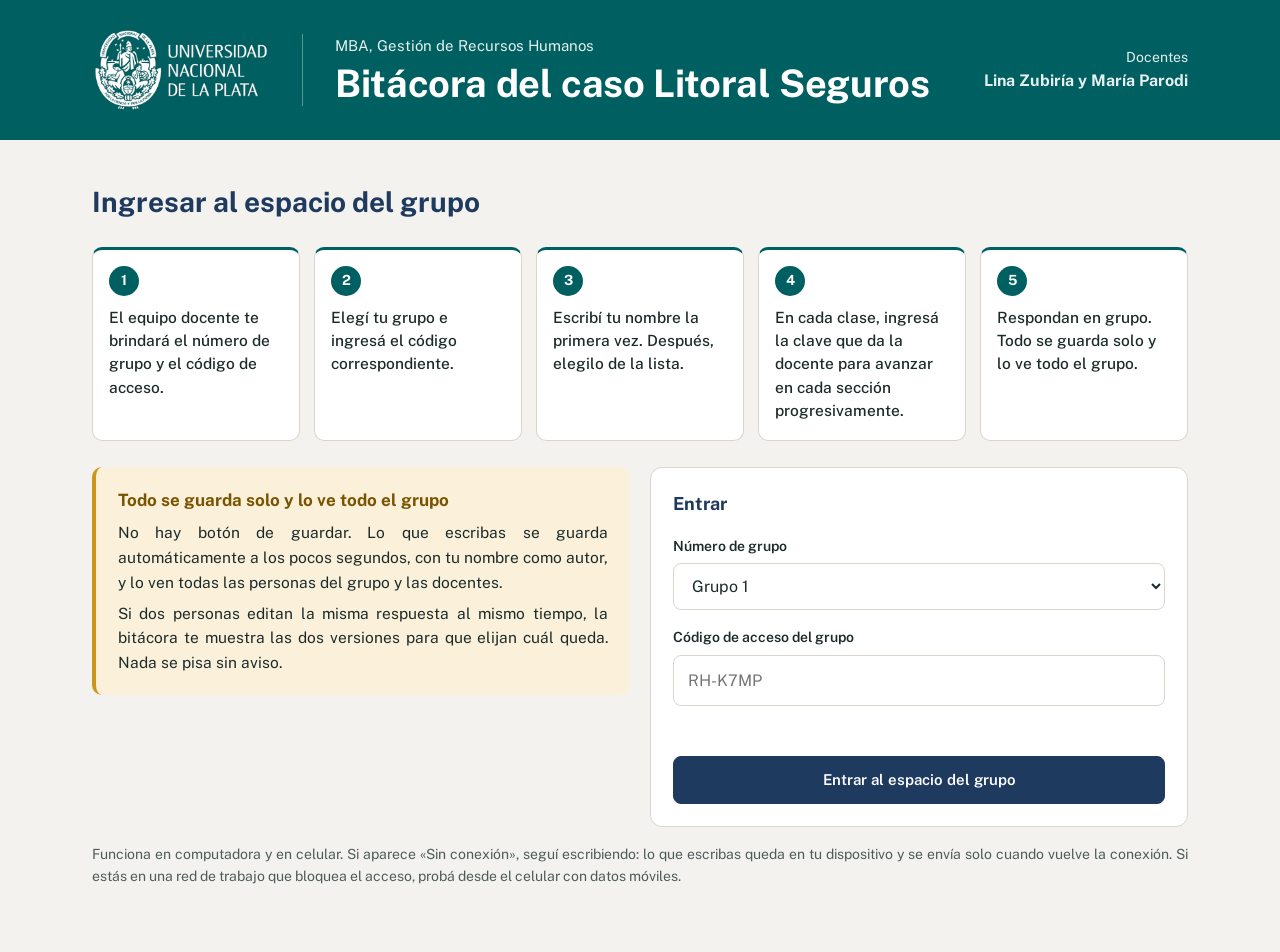
==== commit 0706d657: "Update index.html" ====
--- a/index.html
+++ b/index.html
@@ -46,10 +46,8 @@
 .login-docentes{font-size:14px;margin:0;opacity:.9;text-align:right}
 .login-docentes strong{display:block;font-size:16px;opacity:1}
 .login-form{max-width:1160px;margin:0 auto;padding:40px 32px 64px}
-.pasos{list-style:none;counter-reset:paso;padding:0;margin:22px 0 26px;display:grid;grid-template-columns:repeat(6,minmax(0,1fr));gap:14px}
-.pasos li{grid-column:span 2}
-.pasos li:nth-child(n+4){grid-column:span 3}
-.pasos li{counter-increment:paso;background:var(--blanco);border:1px solid var(--linea);border-top:3px solid var(--pet);border-radius:10px;padding:16px 16px 18px;font-size:14.5px;line-height:1.55;text-align:justify;-webkit-hyphens:auto;hyphens:auto}
+.pasos{list-style:none;counter-reset:paso;padding:0;margin:22px 0 26px;display:grid;grid-template-columns:repeat(5,minmax(0,1fr));gap:14px}
+.pasos li{counter-increment:paso;background:var(--blanco);border:1px solid var(--linea);border-top:3px solid var(--pet);border-radius:10px;padding:16px 16px 18px;font-size:15.5px;line-height:1.5;font-weight:500;color:var(--tinta)}
 .pasos li::before{content:counter(paso);width:30px;height:30px;border-radius:50%;background:var(--pet);color:#fff;display:grid;place-items:center;font-weight:700;font-size:14px;margin-bottom:10px}
 .pasos strong{display:block;color:var(--azul);font-size:15.5px;line-height:1.3;margin-bottom:6px;text-align:left}
 .pasos code{font-family:inherit;font-weight:700;background:var(--salvia-l);color:var(--pet-d);padding:1px 6px;border-radius:4px;white-space:nowrap}
@@ -156,6 +154,30 @@
 .entrevista{background:var(--blanco);border:1px dashed var(--salvia);border-radius:12px;padding:22px 24px 4px;margin:0 0 44px}
 .entrevista h2{font-family:var(--sans);font-size:22px;color:var(--azul);margin:0;font-weight:600}
 .seccion-informe{border-top:1px solid var(--linea);padding-top:22px;margin-top:10px}
+.seccion-informe h2{font-size:23px;color:var(--azul);margin:0 0 4px;font-weight:700}
+.lecturas{font-size:15px;margin:2px 0 14px;color:var(--sub)}
+.lecturas strong{color:var(--pet-d)}
+.lista-conceptos{margin:0;padding-left:1.2em}
+.lista-conceptos li{margin:0 0 10px;font-size:15.5px;line-height:1.6;text-align:justify;-webkit-hyphens:auto;hyphens:auto}
+.lista-conceptos ul{margin:6px 0 0;padding-left:1.2em}
+.lista-conceptos ul li{margin:0 0 6px}
+.lista-conceptos strong{color:var(--azul)}
+.campo-compuesto .enunciado{display:flex;gap:12px;font-size:16.5px;font-weight:600;line-height:1.45;margin:0 0 4px}
+.subcampos{margin-left:40px;border-left:2px solid var(--salvia-l);padding-left:20px}
+.campo.sub{margin:14px 0 18px}
+.campo.sub > label{font-size:15px;color:var(--azul);margin-bottom:6px}
+.campo.sub textarea{min-height:76px}
+.referencia{background:var(--blanco);border:1px solid var(--linea);border-radius:12px;margin:0 0 36px}
+.referencia > summary{padding:16px 22px;font-weight:600;cursor:pointer;color:var(--pet-d);display:flex;justify-content:space-between;align-items:center;list-style:none}
+.referencia > summary::-webkit-details-marker{display:none}
+.referencia > summary::after{content:'+';font-size:22px;font-weight:400;line-height:1}
+.referencia[open] > summary::after{content:'–'}
+.referencia .cuerpo{padding:0 22px 18px;max-height:70vh;overflow:auto}
+.referencia h3{font-size:17px;color:var(--azul);margin:18px 0 6px;padding-top:14px;border-top:1px solid var(--linea)}
+.referencia h3:first-child{border-top:0;padding-top:0}
+.ref-preg{font-weight:600;font-size:14.5px;margin:12px 0 4px;color:var(--sub)}
+.ref-resp p{margin:0 0 8px;font-size:15px;text-align:justify}
+.ref-vacio{color:var(--muted);font-style:italic;font-size:14.5px;margin:0 0 8px}
 .reflexion{border-top:3px solid var(--pet);padding-top:28px;margin-top:40px}
 .mensaje-final{margin-top:44px;background:var(--pet);color:#fff;border-radius:14px;padding:34px 38px}
 .mensaje-final h2{font-size:26px;margin:0 0 14px;font-weight:700;color:#fff}
@@ -203,13 +225,14 @@
   .barra-titulo strong{font-size:16px}
   .estado span{display:none}
   .contenido{padding:30px 18px 80px}
+  .subcampos{margin-left:0;padding-left:14px}
   .expediente-cuerpo{padding:22px 20px 10px;font-size:17px}
   .quien-caja{padding:24px}
 }
-@media (max-width:860px) and (min-width:561px){ .pasos{grid-template-columns:repeat(2,minmax(0,1fr))} .pasos li,.pasos li:nth-child(n+4){grid-column:auto} .pasos li:last-child{grid-column:span 2} }
+@media (max-width:1000px) and (min-width:561px){ .pasos{grid-template-columns:repeat(2,minmax(0,1fr))} .pasos li:last-child{grid-column:span 2} }
 @media (max-width:560px){
   .pasos{grid-template-columns:1fr}
-  .pasos li,.pasos li:nth-child(n+4){grid-column:auto}
+  .pasos li:last-child{grid-column:auto}
   .barra-titulo{display:none}
   .barra-der{margin-left:auto}
 }
@@ -250,6 +273,8 @@
   .p-datos dt{width:110px;color:#7E8A87;flex:0 0 110px}
   .p-datos dd{margin:0}
   #print h2{font-size:17pt;color:#005F61;margin:26px 0 8px;font-weight:600;page-break-after:avoid}
+  #print h1.p-h1{font-size:22pt;margin:0 0 18px}
+  #print h4{font-family:var(--sans);font-size:10pt;color:#005F61;margin:10px 0 2px;page-break-after:avoid}
   #print h3{font-family:var(--sans);font-size:10.5pt;color:#1F3A5F;margin:16px 0 4px;page-break-after:avoid}
   #print p{margin:0 0 8px;orphans:3;widows:3;text-align:justify;-webkit-hyphens:auto;hyphens:auto}
   .p-vacio{color:#9AA3A0;font-style:italic}
@@ -271,7 +296,8 @@
 
 /* ============ Configuración ============ */
 var API = 'https://script.google.com/macros/s/AKfycbzDXZAp4azQvqnl51pE0JHRr2KFmON6CN8VuG7_YOvhW8q3SQOJqpxW7ZX6XDrTEix7/exec';
-var CANT_GRUPOS = 7;
+var CANT_GRUPOS = 8;
+var NOMBRE_GRUPO = { 8: 'Grupo 8 - Test' };
 var LOGO = '[data-uri]';
 var DOCENTES = 'Lina Zubiría y María Parodi';
 var CLAVE = 'bitacora-unlp-rh-v1';
@@ -284,7 +310,7 @@
   for (var i = 0; i < bin.length; i++) u[i] = bin.charCodeAt(i);
   return JSON.parse(new TextDecoder('utf-8').decode(u));
 }
-var ETAPAS = decodificar('[base64]/IMK/[base64]/Il0sIFsiYzJfc2VuYWxlcyIsICJTaSB0dXZpZXJhbiBxdWUgbWFwZWFyIGxhIGN1bHR1cmEgZGUgTGl0b3JhbCBhbnRlcyBkZSBkZWNpZGlyIGxhIGZ1c2nDs24sIMK/[base64]/[base64]/[base64]/UXXDqSBsZSBmYWx0YSBhIExpdG9yYWwgcGFyYSBlbXBlemFyIGEgZnVuY2lvbmFyIGNvbW8gdW5hIG9yZ2FuaXphY2nDs24gcXVlIGFwcmVuZGU/[base64]/[base64]/UXXDqSBzZSBwaWVyZGUgeSBxdcOpIHNlIGdhbmEgY29uIGxhIGVzdHJ1Y3R1cmEgcXVlIHVzdGVkZXMgcHJvcG9uZW4/[base64]/UXXDqSBzZcOxYWxlcyBkZSBwb3RlbmNpYWwgKG8gZGUgc3UgYXVzZW5jaWEpIHBhcmEgbGlkZXJhciBhIHVuIGVxdWlwbyBoZXRlcm9nw6luZW8gZGViZXLDrWEgaGFiZXIgZXZhbHVhZG8gZWwgRGlyZWN0b3JpbyBhbnRlcyBkZSBkZWNpZGlyIGVsIGFzY2Vuc28/Il0sIFsiYzVfZGVzYXJyb2xsbyIsICLCv1F1w6kgbGUgZmFsdGEgZGVzYXJyb2xsYXIgaG95IGEgZXN0ZSBudWV2byBnZXJlbnRlIHBhcmEgcG9kZXIgbGlkZXJhciBiaWVuIGEgZXN0ZSBlcXVpcG8/[base64]/[base64]/IMK/UG9yIHF1w6k/Il0sIFsiYzZfOTBkaWFzIiwgIsK/[base64]/Il0sIFsiY2llcnJlX2Rlc2FmaW9zIiwgIsK/UXXDqSBkZXNhZsOtb3Mgbm9zIHF1ZWRhbiBjb21vIGzDrWRlcmVzIG8gcHJvZmVzaW9uYWxlcyBkZSBSZWN1cnNvcyBIdW1hbm9zPyJdLCBbImNpZXJyZV9lcXVpcG8iLCAiwr9RdcOpIGFwcmVuZGltb3Mgc29icmUgY8OzbW8gdHJhYmFqYW1vcyBqdW50b3M/Il1dfV0=');
+var ETAPAS = decodificar('[base64]/[base64]/[base64]/[base64]/[base64]/[base64]/UXXDqSB2ZW50YWphcyB5IHJpZXNnb3MgdGllbmUgZXNhIHJlZCBwYXJhIExpdG9yYWw/IMK/UXXDqSBwb2Ryw61hIG9jdXJyaXIgY29uIE5vZG8gc2kgc3VzIHJlZmVyZW50ZXMgbm8gZm9ybWFuIHBhcnRlIGRlIGVsbGE/[base64]/[base64]/[base64]/[base64]/[base64]/[base64]/UXXDqSBpbmZvcm1hY2nDs24gYWRpY2lvbmFsIGhhYnLDrWEgc2lkbyBuZWNlc2FyaW8gb2J0ZW5lciBhbnRlcyBkZSB0b21hciBsYSBkZWNpc2nDs24/[base64]/[base64]/[base64]/[base64]/[base64]/UXXDqSBub3MgbGxldmFtb3MgZGUgZXN0YSBtYXRlcmlhPyJdLCBbImNpZXJyZV9hcHJlbmRpbW9zIiwgIsK/[base64]/Il0sIFsiY2llcnJlX2VxdWlwbyIsICLCv1F1w6kgYXByZW5kaW1vcyBzb2JyZSBjw7NtbyB0cmFiYWphbW9zIGp1bnRvcz8iXV19XQ==');
 
 /* ============ Estado ============ */
 var S = {
@@ -345,9 +371,11 @@
 }
 function etapa(n) { return ETAPAS[n - 1]; }
 var INICIO = { n: 0, tipo: 'inicio', corto: 'Inicio', titulo: 'Inicio' };
+function idsPregunta(p) { return p[2] ? p[2].map(function (x) { return x[0]; }) : [p[0]]; }
 function camposDeClase(e) {
   var ids = (e.entrevista || []).map(function (p) { return p[0]; });
-  return ids.concat(e.preguntas.map(function (p) { return p[0]; }), ['c' + e.n + '_dejo']);
+  e.preguntas.forEach(function (p) { ids = ids.concat(idsPregunta(p)); });
+  return ids.concat(['c' + e.n + '_dejo']);
 }
 function tieneContenido(n) {
   var e = etapa(n);
@@ -640,7 +668,7 @@
   var ses = lsGet(CLAVE + ':sesion') || {};
   var opciones = '';
   for (var i = 1; i <= CANT_GRUPOS; i++) {
-    opciones += '<option value="' + i + '"' + (String(ses.grupo) === String(i) ? ' selected' : '') + '>Grupo ' + i + '</option>';
+    opciones += '<option value="' + i + '"' + (String(ses.grupo) === String(i) ? ' selected' : '') + '>' + (NOMBRE_GRUPO[i] || 'Grupo ' + i) + '</option>';
   }
   app.innerHTML =
     '<main class="ingreso">' +
@@ -654,13 +682,12 @@
       '</div></header>' +
       '<section class="login-form">' +
         '<h2>Ingresar al espacio del grupo</h2>' +
-        '<p class="ayuda">Antes de entrar, leé estos cinco pasos. Te llevan menos de un minuto.</p>' +
         '<ol class="pasos">' +
-          '<li><strong>Conocé tu número de grupo</strong>En la primera clase, la docente arma los grupos y le asigna a cada uno un número del 1 al ' + CANT_GRUPOS + '. Si no lo sabés, preguntale a la docente o a alguien de tu grupo.</li>' +
-          '<li><strong>Pedí el código de acceso</strong>Junto con el número, la docente le entrega a cada grupo un código que empieza con <code>RH-</code>, por ejemplo <code>RH-K7MP</code>. Es el mismo para todo el grupo y no se comparte con otros grupos.</li>' +
-          '<li><strong>Elegí el grupo y escribí el código</strong>Usá el formulario «Entrar», más abajo. Podés escribir el código en mayúsculas o en minúsculas, con o sin <code>RH-</code>.</li>' +
-          '<li><strong>Elegí tu nombre</strong>La primera vez, cada integrante escribe su nombre y apellido. Las veces siguientes, solo lo elige de la lista. Si usás un dispositivo compartido, verificá que figure tu nombre antes de escribir.</li>' +
-          '<li><strong>Abrí cada clase con su clave</strong>La clase 1 ya está abierta. Al comienzo de cada clase siguiente, la docente comparte una clave, por ejemplo <code>CULTURA-48</code>. Con que una sola persona del grupo la ingrese, la clase se abre para todo el grupo.</li>' +
+          '<li>El equipo docente te brindará el número de grupo y el código de acceso.</li>' +
+          '<li>Elegí tu grupo e ingresá el código correspondiente.</li>' +
+          '<li>Escribí tu nombre la primera vez. Después, elegilo de la lista.</li>' +
+          '<li>En cada clase, ingresá la clave que da la docente para avanzar en cada sección progresivamente.</li>' +
+          '<li>Respondan en grupo. Todo se guarda solo y lo ve todo el grupo.</li>' +
         '</ol>' +
         '<div class="ingreso-fila">' +
         '<div class="aviso-guardado" role="note"><strong>Todo se guarda solo y lo ve todo el grupo</strong>' +
@@ -902,8 +929,8 @@
   opts = opts || {};
   var r = S.resp[id];
   var meta = r && String(r.v).trim() ? 'Última edición: ' + r.a + ', ' + fechaCorta(r.t) : '';
-  return '<div class="campo">' +
-    '<label for="f-' + id + '">' + (opts.num ? '<span class="campo-num">' + opts.num + '</span>' : '') + '<span>' + esc(etiqueta) + '</span></label>' +
+  return '<div class="campo' + (opts.sub ? ' sub' : '') + '">' +
+    '<label for="f-' + id + '"' + (opts.oculta ? ' class="sr"' : '') + '>' + (opts.num ? '<span class="campo-num">' + opts.num + '</span>' : '') + '<span>' + esc(etiqueta) + '</span></label>' +
     '<textarea id="f-' + id + '" data-campo="' + id + '" data-t="' + (r ? r.t : 0) + '"' +
       ' rows="' + (opts.filas || 4) + '"' + (opts.filas === 1 ? ' class="corto"' : '') +
       (opts.soloLectura ? ' readonly' : '') +
@@ -948,9 +975,8 @@
   $$('[data-ir]', cont).forEach(function (b) {
     b.addEventListener('click', function () { irA(Number(b.getAttribute('data-ir'))); });
   });
-  $$('[data-traer]', cont).forEach(function (b) {
-    b.addEventListener('click', function () { traerBorrador(b.getAttribute('data-sec'), Number(b.getAttribute('data-traer'))); });
-  });
+  var ref = $('#referencia', cont);
+  if (ref) ref.addEventListener('toggle', function () { if (ref.open) $('#ref-cuerpo', cont).innerHTML = htmlReferencia(); });
   $$('[data-imprimir]', cont).forEach(function (b) {
     b.addEventListener('click', function () { imprimir(); });
   });
@@ -988,12 +1014,28 @@
   '</article>';
 }
 
+function resaltar(t) {
+  var i = t.indexOf(':');
+  if (i > 0 && i < 70) return '<strong>' + esc(t.slice(0, i + 1)) + '</strong>' + esc(t.slice(i + 1));
+  return esc(t);
+}
+function conceptoHTML(c) {
+  if (typeof c === 'string') return '<li>' + resaltar(c) + '</li>';
+  return '<li>' + resaltar(c[0]) + '<ul>' + c[1].map(function (x) { return '<li>' + resaltar(x) + '</li>'; }).join('') + '</ul></li>';
+}
+function preguntaHTML(p, i) {
+  if (!p[2]) return campoHTML(p[0], p[1], { num: i + 1, filas: 6 });
+  return '<div class="campo campo-compuesto"><div class="enunciado"><span class="campo-num">' + (i + 1) + '</span><span>' + esc(p[1]) + '</span></div>' +
+    '<div class="subcampos">' + p[2].map(function (x) { return campoHTML(x[0], x[1], { filas: 3, ph: x[2], sub: true }); }).join('') + '</div></div>';
+}
+
 function htmlClase(e) {
   var cuerpo = e.episodio.map(function (p) {
     if (typeof p === 'string') return '<p>' + esc(p) + '</p>';
     return '<ul>' + p.lista.map(function (li) { return '<li>' + esc(li) + '</li>'; }).join('') + '</ul>';
   }).join('');
-  var conceptos = e.conceptos.map(function (c) { return '<h3>' + esc(c[0]) + '</h3><p>' + esc(c[1]) + '</p>'; }).join('');
+  var conceptos = '<p class="lecturas"><strong>Lecturas de la clase:</strong> ' + esc(e.lecturas) + '</p>' +
+    '<ul class="lista-conceptos">' + e.conceptos.map(conceptoHTML).join('') + '</ul>';
   var entrevista = '';
   if (e.entrevista) {
     entrevista = '<section class="entrevista"><h2>Entrevista de la clase</h2>' +
@@ -1008,10 +1050,10 @@
       '<div class="expediente-pestana">Episodio <span>' + e.n + '</span></div>' +
       '<div class="expediente-cuerpo">' + cuerpo + '</div>' +
     '</section>' +
-    '<details class="conceptos"><summary>Conceptos para trabajar este episodio</summary><div class="cuerpo">' + conceptos + '</div></details>' +
+    '<details class="conceptos"><summary>Contenidos y lecturas de la clase</summary><div class="cuerpo">' + conceptos + '</div></details>' +
     entrevista +
     '<section class="bloque"><h2>Consigna del grupo</h2>' +
-      e.preguntas.map(function (p, i) { return campoHTML(p[0], p[1], { num: i + 1, filas: 5 }); }).join('') +
+      e.preguntas.map(preguntaHTML).join('') +
     '</section>' +
     '<section class="bloque"><h2>Lo que nos deja esta clase</h2>' +
       campoHTML('c' + e.n + '_dejo', 'En pocas líneas: ¿qué idea de hoy les cambió la forma de mirar el caso?', { filas: 3, ph: 'Una o dos ideas, en palabras del grupo' }) +
@@ -1020,15 +1062,18 @@
 }
 
 function htmlInforme(e) {
-  var secciones = e.secciones.map(function (s) {
-    var btn = s[2] ? '<button class="btn" data-traer="' + s[2] + '" data-sec="' + s[0] + '">Traer lo trabajado en la clase ' + s[2] + '</button>' : '';
-    return '<div class="seccion-informe"><div class="seccion-cab"><h2>' + esc(s[1]) + '</h2>' + btn + '</div>' +
-      campoHTML(s[0], 'Texto de la sección', { filas: 8, ph: s[2] ? 'Escriban la sección o traigan lo trabajado en la clase como punto de partida' : 'Escriban la sección' }) + '</div>';
+  var secciones = e.secciones.map(function (x) {
+    return '<div class="seccion-informe"><h2>' + esc(x[1]) + '</h2><p class="ayuda">' + esc(x[2]) + '</p>' +
+      campoHTML(x[0], x[1], { filas: 8, ph: 'Escriban acá esta parte del informe', oculta: true }) + '</div>';
   }).join('');
   return '<article class="etapa">' +
     '<p class="etapa-num">Entrega final</p>' +
     '<h1>' + esc(e.titulo) + '</h1>' +
-    '<p class="intro">El informe une el análisis de los seis episodios en una sola narrativa. Pueden traer lo que respondieron en cada clase como borrador y reescribirlo para que se lea como un único texto, con una línea argumental de principio a fin.</p>' +
+    '<section class="expediente" aria-label="Consigna final integradora">' +
+      '<div class="expediente-pestana">Consigna final integradora</div>' +
+      '<div class="expediente-cuerpo">' + e.consigna.map(function (t) { return '<p>' + esc(t) + '</p>'; }).join('') + '</div>' +
+    '</section>' +
+    '<details class="referencia" id="referencia"><summary>Ver lo que respondimos en cada clase</summary><div class="cuerpo" id="ref-cuerpo"></div></details>' +
     '<section class="bloque">' + campoHTML('inf_titulo', 'Título del informe', { filas: 1, ph: 'Por ejemplo: Litoral 2.0, entre la tradición y la innovación' }) + '</section>' +
     secciones +
     '<section class="bloque reflexion"><h2>Reflexión final del grupo</h2>' +
@@ -1036,7 +1081,7 @@
       e.reflexion.map(function (r, k) { return campoHTML(r[0], r[1], { num: k + 1, filas: 4 }); }).join('') +
     '</section>' +
     '<section class="exportar"><h2>Descargar el informe completo</h2>' +
-      '<p class="ayuda">Incluye la portada con los integrantes, el informe integrador, lo trabajado en cada clase y, al final, la reflexión final del grupo. Se abre la ventana de impresión: en «Destino», elegí «Guardar como PDF».</p>' +
+      '<p class="ayuda">Un solo documento con dos secciones: primero, lo trabajado en cada clase; después, el informe integrador completo, con la reflexión final del grupo. Se abre la ventana de impresión: en «Destino», elegí «Guardar como PDF».</p>' +
       '<div class="acciones"><button class="btn pet" data-imprimir="completo">Descargar informe completo (PDF)</button></div>' +
     '</section>' +
     '<section class="mensaje-final" aria-label="Mensaje de cierre">' +
@@ -1058,28 +1103,23 @@
 }
 function nombreNav(n) { if (n === 0) return 'Volver al inicio'; var e = etapa(n); return e.tipo === 'clase' ? 'Clase ' + n : e.titulo; }
 
-/* ============ Informe: traer borrador ============ */
-function traerBorrador(sec, n) {
-  var e = etapa(n);
-  var partes = [];
-  (e.entrevista || []).forEach(function (p) {
-    if (p[0] === 'c6_notas' && String(valor(p[0])).trim()) partes.push('Notas de la entrevista:\n' + valor(p[0]).trim());
-  });
-  e.preguntas.forEach(function (p) {
-    var v = String(valor(p[0])).trim();
-    if (v) partes.push(p[1] + '\n' + v);
-  });
-  var dejo = String(valor('c' + n + '_dejo')).trim();
-  if (dejo) partes.push('Lo que nos dejó la clase:\n' + dejo);
-  if (!partes.length) { toast('La clase ' + n + ' todavía no tiene respuestas para traer.'); return; }
-  var t = campoEl(sec);
-  if (!t) return;
-  if (t.value.trim() && !window.confirm('Esta sección ya tiene texto. ¿Querés reemplazarlo por lo trabajado en la clase ' + n + '?')) return;
-  t.value = partes.join('\n\n');
-  autoAlto(t);
-  marcarCambio(sec, t.value, Number(t.getAttribute('data-t')) || 0);
-  t.focus();
-  toast('Listo. Ahora reescríbanlo como un texto continuo.');
+/* ============ Informe: referencia de lo trabajado ============ */
+function respuestaRef(id) {
+  var v = String(valor(id)).trim();
+  return v ? '<div class="ref-resp">' + parrafosHTML(v) + '</div>' : '<p class="ref-vacio">Sin respuesta.</p>';
+}
+function htmlReferencia() {
+  return ETAPAS.slice(0, 6).map(function (e) {
+    var h = '<h3>Clase ' + e.n + '. ' + esc(e.titulo) + '</h3>';
+    if (!desbloqueada(e.n)) return h + '<p class="ref-vacio">Clase todavía bloqueada.</p>';
+    (e.entrevista || []).forEach(function (p) { h += '<p class="ref-preg">' + esc(p[1]) + '</p>' + respuestaRef(p[0]); });
+    e.preguntas.forEach(function (p, i) {
+      h += '<p class="ref-preg">' + (i + 1) + '. ' + esc(p[1]) + '</p>';
+      if (!p[2]) h += respuestaRef(p[0]);
+      else p[2].forEach(function (x) { h += '<p class="ref-preg" style="font-weight:500">' + esc(x[1]) + '</p>' + respuestaRef(x[0]); });
+    });
+    return h + '<p class="ref-preg">Lo que nos deja esta clase</p>' + respuestaRef('c' + e.n + '_dejo');
+  }).join('');
 }
 
 /* ============ Modales ============ */
@@ -1242,17 +1282,18 @@
 function etiquetaCampo(id) {
   for (var i = 0; i < ETAPAS.length; i++) {
     var e = ETAPAS[i];
-    var listas = (e.preguntas || []).concat(e.entrevista || [], e.reflexion || []);
-    for (var j = 0; j < listas.length; j++) if (listas[j][0] === id) return (e.tipo === 'clase' ? 'Clase ' + e.n + '. ' : '') + listas[j][1];
-    if (e.secciones) for (var k = 0; k < e.secciones.length; k++) if (e.secciones[k][0] === id) return 'Informe: ' + e.secciones[k][1];
+    var pref = e.tipo === 'clase' ? 'Clase ' + e.n + '. ' : 'Informe: ';
+    var listas = (e.preguntas || []).concat(e.entrevista || [], e.reflexion || [], e.secciones || []);
+    for (var j = 0; j < listas.length; j++) {
+      if (listas[j][0] === id) return pref + listas[j][1];
+      if (Array.isArray(listas[j][2])) for (var k = 0; k < listas[j][2].length; k++) if (listas[j][2][k][0] === id) return pref + listas[j][2][k][1];
+    }
   }
   if (/^c\d_dejo$/.test(id)) return 'Clase ' + id.charAt(1) + '. Lo que nos deja esta clase';
   if (id === 'inf_titulo') return 'Título del informe';
   if (id === 'grupo_nombre') return 'Nombre del grupo';
   return '';
 }
-
-/* ============ Exportación ============ */
 function textoOVacio(id) {
   var v = String(valor(id)).trim();
   return v ? parrafosHTML(v) : '<p class="p-vacio">Sin respuesta.</p>';
@@ -1274,26 +1315,29 @@
       '<div><dt>Fecha</dt><dd>' + fecha + '</dd></div>' +
     '</dl></section>';
 }
-function htmlInformeImpresion() {
-  var e = etapa(7);
-  return e.secciones.map(function (s) {
-    var v = String(valor(s[0])).trim();
-    return '<h2>' + esc(s[1]) + '</h2>' + (v ? parrafosHTML(v) : '<p class="p-vacio">Sección sin completar.</p>');
-  }).join('');
+function preguntaImpresion(p, i) {
+  var h = '<h3>' + (i + 1) + '. ' + esc(p[1]) + '</h3>';
+  if (!p[2]) return h + textoOVacio(p[0]);
+  p[2].forEach(function (x) { h += '<h4>' + esc(x[1]) + '</h4>' + textoOVacio(x[0]); });
+  return h;
 }
 function imprimir() {
   var titulo = String(valor('inf_titulo')).trim();
   var ei = etapa(7);
-  var h = portada(titulo || 'Informe integrador', 'Informe integrador del caso Litoral Seguros');
-  h += htmlInformeImpresion();
+  var h = portada(titulo || 'Caso integrador Litoral Seguros', 'Trabajo grupal: lo trabajado en cada clase e informe integrador');
+  h += '<p class="p-num">Sección 1</p><h1 class="p-h1">Lo trabajado en cada clase</h1>';
   ETAPAS.slice(0, 6).forEach(function (e, k) {
-    h += '<section class="p-salto">' + (k === 0 ? '<p class="p-num">Anexo: trabajo del grupo en cada clase</p>' : '') +
-      '<p class="p-num">Clase ' + e.n + '</p><h2 style="margin-top:4px">' + esc(e.titulo) + '</h2>';
+    h += '<section' + (k ? ' class="p-salto"' : '') + '><p class="p-num">Clase ' + e.n + '</p><h2 style="margin-top:4px">' + esc(e.titulo) + '</h2>';
     if (e.entrevista) e.entrevista.forEach(function (p) { h += '<h3>' + esc(p[1]) + '</h3>' + textoOVacio(p[0]); });
-    e.preguntas.forEach(function (p, i) { h += '<h3>' + (i + 1) + '. ' + esc(p[1]) + '</h3>' + textoOVacio(p[0]); });
+    e.preguntas.forEach(function (p, i) { h += preguntaImpresion(p, i); });
     h += '<h3>Lo que nos deja esta clase</h3>' + textoOVacio('c' + e.n + '_dejo') + '</section>';
   });
-  h += '<section class="p-salto"><p class="p-num">Cierre</p><h2 style="margin-top:4px">Reflexión final del grupo</h2>';
+  h += '<section class="p-salto"><p class="p-num">Sección 2</p><h1 class="p-h1">Informe integrador' + (titulo ? ': ' + esc(titulo) : '') + '</h1>';
+  ei.secciones.forEach(function (x) {
+    var v = String(valor(x[0])).trim();
+    h += '<h2>' + esc(x[1]) + '</h2>' + (v ? parrafosHTML(v) : '<p class="p-vacio">Sección sin completar.</p>');
+  });
+  h += '<h2>Reflexión final del grupo</h2>';
   ei.reflexion.forEach(function (r) { h += '<h3>' + esc(r[1]) + '</h3>' + textoOVacio(r[0]); });
   h += '</section>';
   document.getElementById('print').innerHTML = h;
